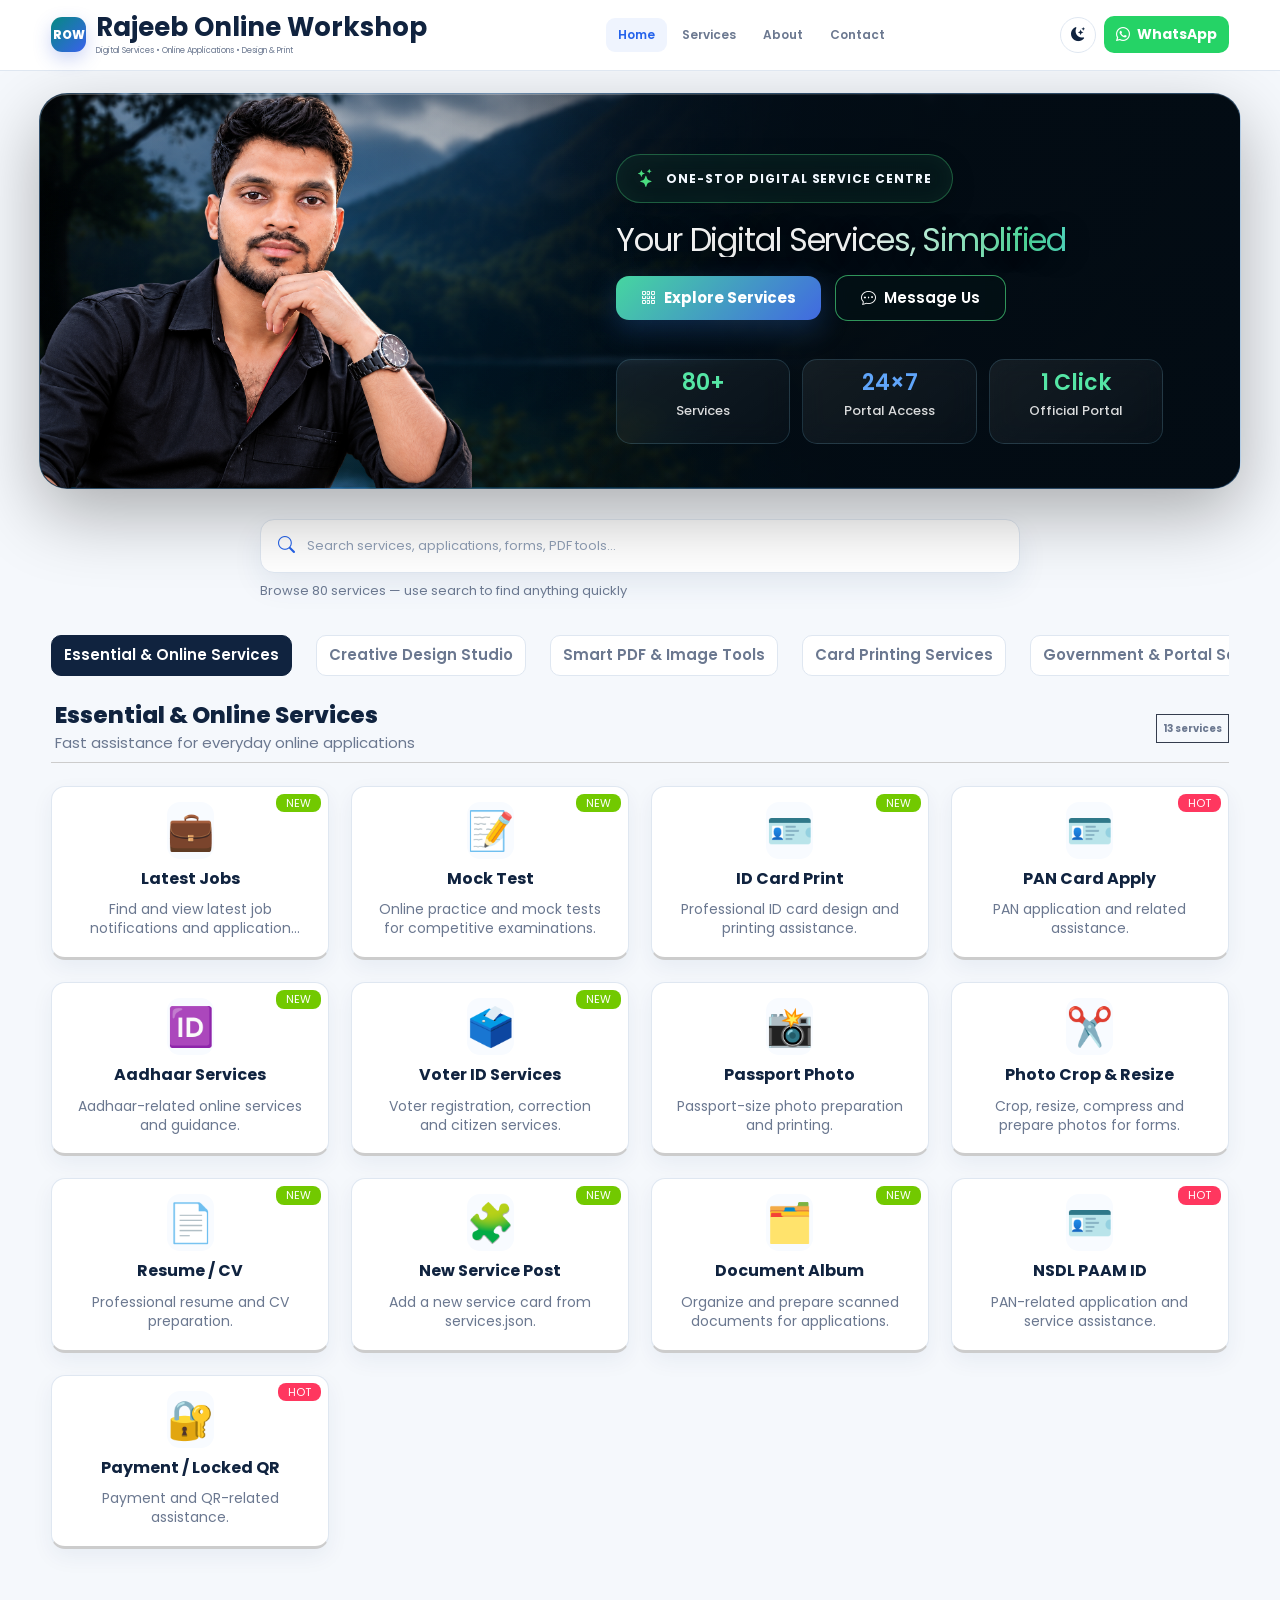
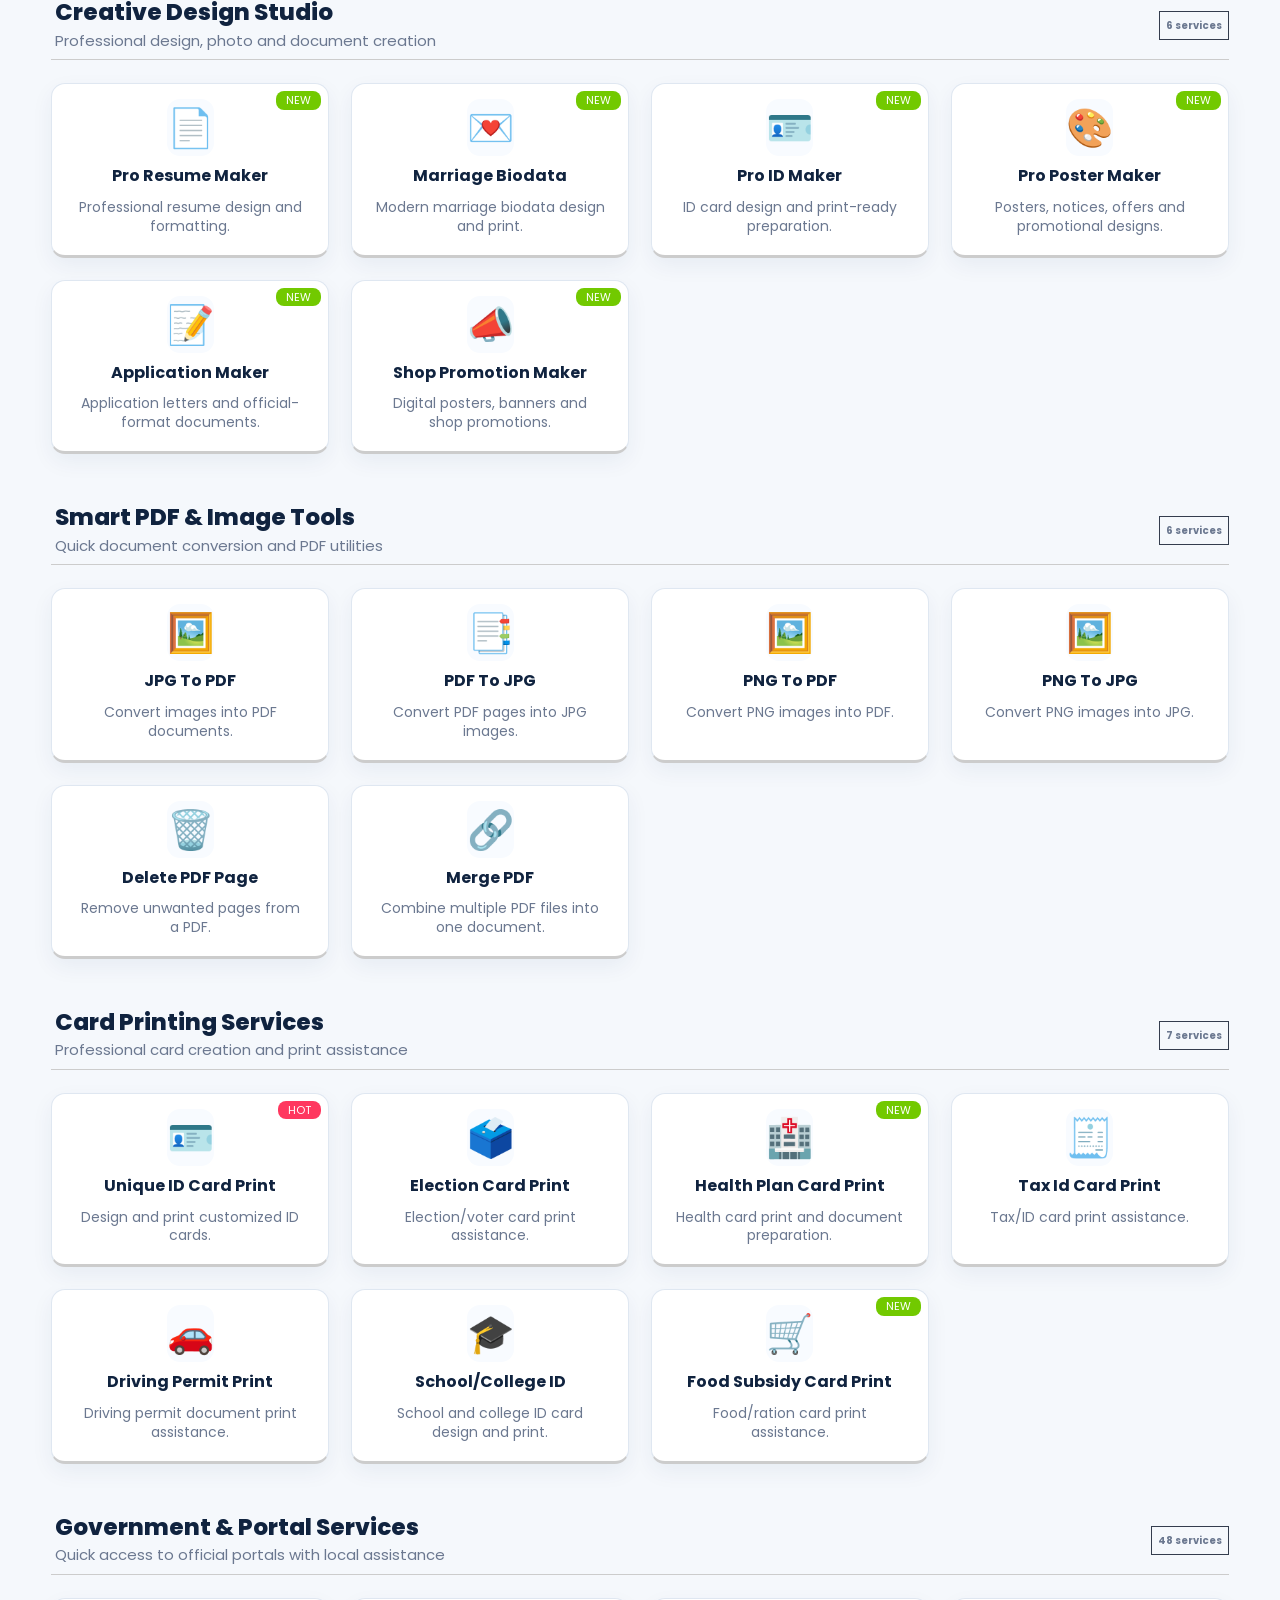
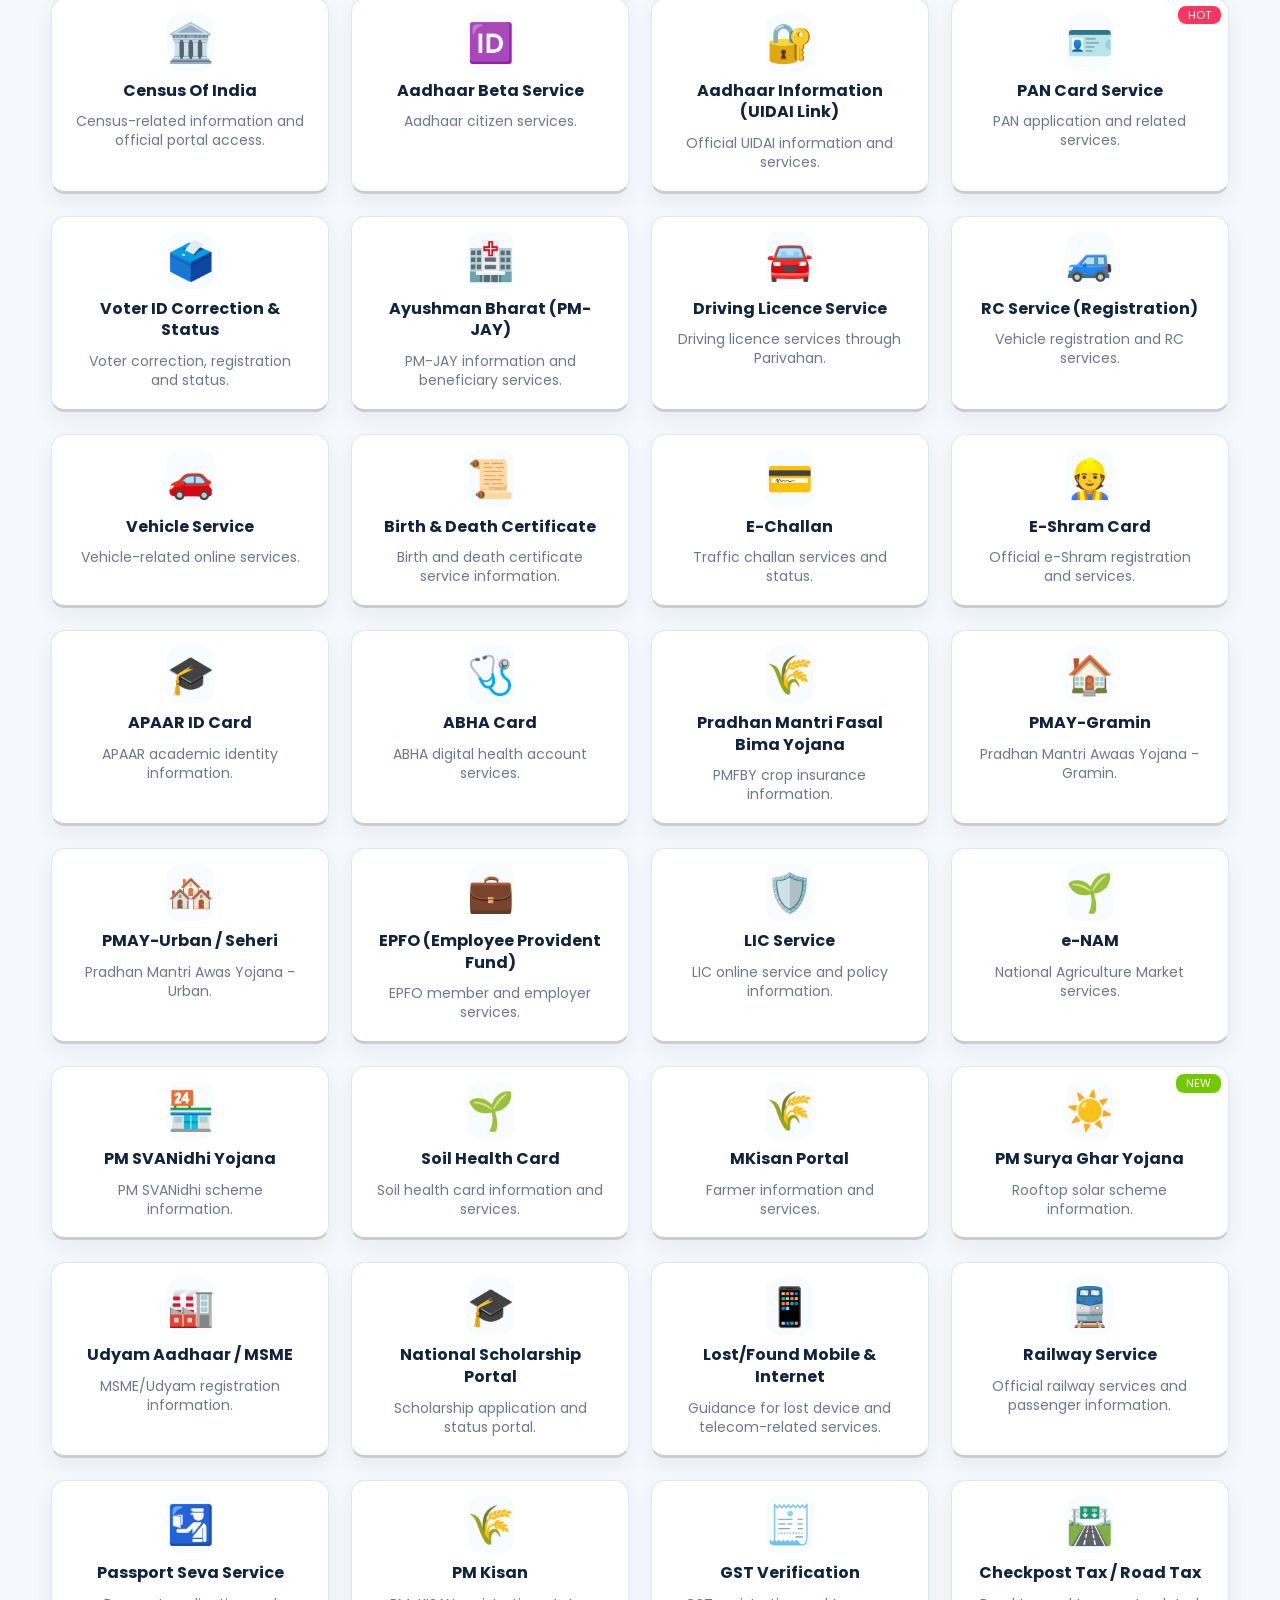
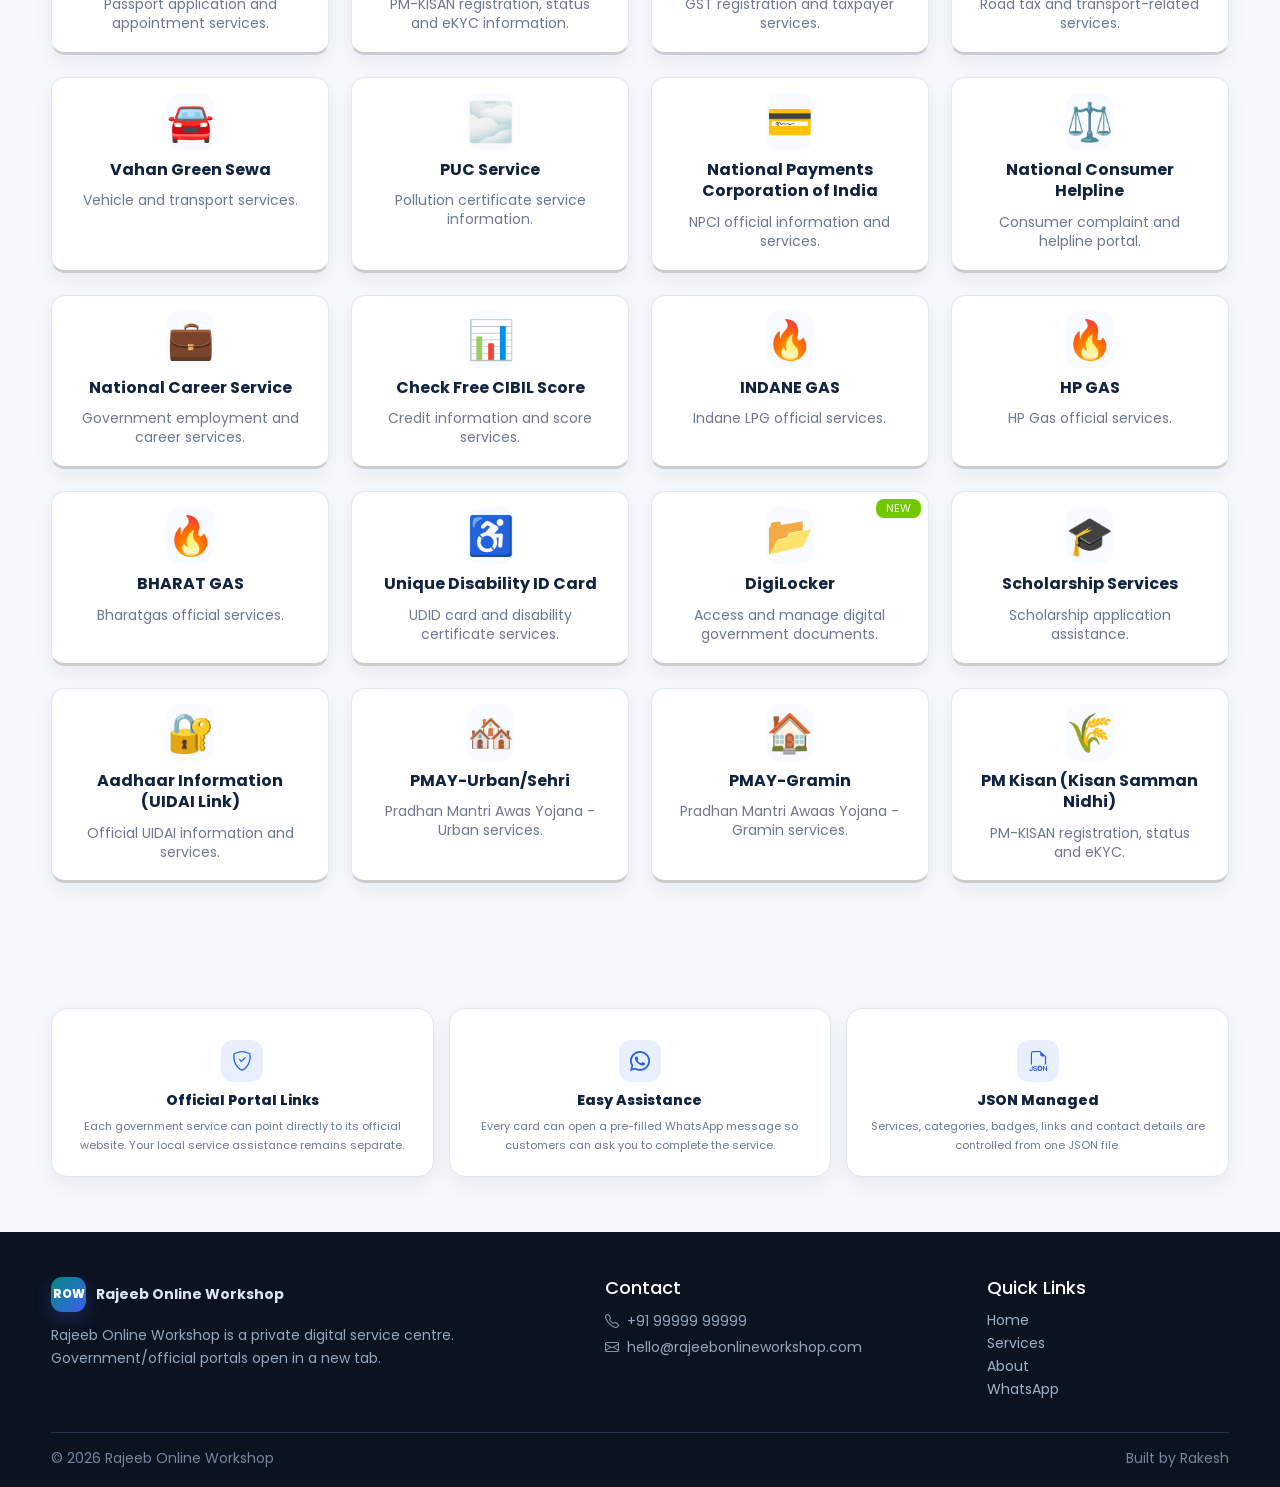
==== index.html @ bc264349 "Add files via upload" ====
<!doctype html>
<html lang="en" data-theme="light">
<head>
  <meta charset="utf-8">
  <meta name="viewport" content="width=device-width, initial-scale=1">
  <meta name="description" content="Rajeeb Online Workshop - Digital services, online applications, design and print assistance.">
  <title>Rajeeb Online Workshop | Digital Service Portal</title>

  <link rel="preconnect" href="https://cdn.jsdelivr.net">
  <link href="https://cdn.jsdelivr.net/npm/bootstrap@5.3.3/dist/css/bootstrap.min.css" rel="stylesheet">
  <link href="https://cdn.jsdelivr.net/npm/bootstrap-icons@1.11.3/font/bootstrap-icons.css" rel="stylesheet">
  <link href="css/style.css" rel="stylesheet">
</head>
<body>
  <div id="topProgress"></div>

  <nav class="navbar navbar-expand-lg sticky-top portal-nav">
    <div class="container-fluid portal-container">
      <a class="navbar-brand brand-wrap" href="#home" aria-label="Rajeeb Online Workshop home">
        <span class="brand-mark" id="brandMark">ROW</span>
        <span>
          <strong id="brandName">Rajeeb Online Workshop</strong>
          <small id="brandTagline">Digital Services • Online Applications • Design & Print</small>
        </span>
      </a>

      <button class="navbar-toggler border-0 shadow-none" type="button" data-bs-toggle="collapse" data-bs-target="#mainNav">
        <i class="bi bi-list fs-2"></i>
      </button>

      <div class="collapse navbar-collapse" id="mainNav">
        <ul class="navbar-nav mx-auto mb-2 mb-lg-0">
          <li class="nav-item"><a class="nav-link active" href="#home">Home</a></li>
          <li class="nav-item"><a class="nav-link" href="#services">Services</a></li>
          <li class="nav-item"><a class="nav-link" href="#about">About</a></li>
          <li class="nav-item"><a class="nav-link" href="#contact">Contact</a></li>
        </ul>

        <div class="nav-actions d-flex align-items-center gap-2">
          <button class="icon-btn" id="themeToggle" title="Toggle dark/light theme" aria-label="Toggle theme">
            <i class="bi bi-moon-stars-fill"></i>
          </button>
          <a class="btn btn-whatsapp btn-sm" id="topWhatsapp" target="_blank" rel="noopener">
            <i class="bi bi-whatsapp me-1"></i> WhatsApp
          </a>
        </div>
      </div>
    </div>
  </nav>

  <main id="home">

    
    <section class="hero-section">
      <div class="container-fluid portal-container">

       <div class="row">      <div class="hero-card">

<div class="col-md-4"></div>

<div class="col-md-8">
          <div class="hero-content">
            <div class="eyebrow"><i class="bi bi-stars"></i> ONE-STOP DIGITAL SERVICE CENTRE</div>
            <h1 id="heroTitle">Your Digital Services, Simplified</h1>
            <div class="hero-buttons">
              <a href="#services" class="btn btn-light btn-lg fw-bold"><i class="bi bi-grid-3x3-gap me-2"></i>Explore Services</a>
              <a id="heroWhatsapp" target="_blank" rel="noopener" class="btn btn-outline-light btn-lg"><i class="bi bi-chat-dots me-2"></i>Message Us</a>
            </div>
          </div>
          <div class="hero-side">
            <div class="hero-stat"><strong id="serviceCount">0+</strong><span>Services</span></div>
            <div class="hero-stat"><strong>24×7</strong><span>Portal Access</span></div>
            <div class="hero-stat"><strong>1 Click</strong><span>Official Portal</span></div>
          </div>

</div>
          </div>



      </div>
    </section>

    <section class="search-section">
      <div class="container-fluid portal-container">
        <div class="search-box">
          <i class="bi bi-search"></i>
          <input id="serviceSearch" type="search" autocomplete="off" placeholder="Search services, applications, forms, PDF tools...">
          <button id="clearSearch" class="search-clear d-none" aria-label="Clear search"><i class="bi bi-x-lg"></i></button>
        </div>
        <div class="search-meta">
          <span id="searchResultText">Browse all services</span>
        </div>
      </div>
    </section>

    <section id="services" class="services-section">
      <div class="container-fluid portal-container">
        <div id="categoryNav" class="category-nav"></div>
        <div id="serviceContainer"></div>

        <div id="noResults" class="empty-state d-none">
          <div class="empty-icon"><i class="bi bi-search"></i></div>
          <h3>No matching service</h3>
          <p>Try another keyword or contact Rajeeb Online Workshop for assistance.</p>
          <a id="emptyWhatsapp" target="_blank" rel="noopener" class="btn btn-primary">
            <i class="bi bi-whatsapp me-2"></i>Ask on WhatsApp
          </a>
        </div>
      </div>
    </section>

    <section id="about" class="info-section">
      <div class="container-fluid portal-container">
        <div class="info-grid">
          <div class="info-card">
            <div class="info-icon"><i class="bi bi-shield-check"></i></div>
            <h3>Official Portal Links</h3>
            <p>Each government service can point directly to its official website. Your local service assistance remains separate.</p>
          </div>
          <div class="info-card">
            <div class="info-icon"><i class="bi bi-whatsapp"></i></div>
            <h3>Easy Assistance</h3>
            <p>Every card can open a pre-filled WhatsApp message so customers can ask you to complete the service.</p>
          </div>
          <div class="info-card">
            <div class="info-icon"><i class="bi bi-filetype-json"></i></div>
            <h3>JSON Managed</h3>
            <p>Services, categories, badges, links and contact details are controlled from one JSON file.</p>
          </div>
        </div>
      </div>
    </section>
  </main>

  <footer id="contact" class="portal-footer">
    <div class="container-fluid portal-container">
      <div class="footer-grid">
        <div>
          <div class="footer-brand"><span class="brand-mark" id="footerMark">ROW</span><strong id="footerName">Rajeeb Online Workshop</strong></div>
          <p id="footerNote">Rajeeb Online Workshop is a private digital service centre. Government/official portals open in a new tab.</p>
        </div>
        <div>
          <h5>Contact</h5>
          <p><i class="bi bi-telephone me-2"></i><span id="footerPhone">+91 99999 99999</span></p>
          <p><i class="bi bi-envelope me-2"></i><span id="footerEmail">hello@rajeebonlineworkshop.com</span></p>
        </div>
        <div>
          <h5>Quick Links</h5>
          <a href="#home">Home</a>
          <a href="#services">Services</a>
          <a href="#about">About</a>
          <a id="footerWhatsapp" target="_blank" rel="noopener">WhatsApp</a>
        </div>
      </div>
      <div class="copyright">
        <span>© <span id="year"></span> <span id="copyrightName">Rajeeb Online Workshop</span></span>
        <span>Built by Rakesh </span>
      </div>
    </div>
  </footer>

  <div class="modal fade" id="serviceModal" tabindex="-1" aria-hidden="true">
    <div class="modal-dialog modal-dialog-centered">
      <div class="modal-content service-modal">
        <div class="modal-header">
          <div class="d-flex align-items-center gap-3">
            <div class="modal-service-icon" id="modalIcon">🪪</div>
            <div>
              <h5 class="modal-title mb-1" id="modalTitle">Service</h5>
              <span class="modal-category" id="modalCategory">Category</span>
            </div>
          </div>
          <button type="button" class="btn-close" data-bs-dismiss="modal" aria-label="Close"></button>
        </div>
        <div class="modal-body">
          <p id="modalDescription"></p>
          <div class="modal-actions">
            <a id="modalOfficial" class="btn btn-primary" target="_blank" rel="noopener">
              <i class="bi bi-box-arrow-up-right me-2"></i>Official Portal
            </a>
            <a id="modalWhatsapp" class="btn btn-success" target="_blank" rel="noopener">
              <i class="bi bi-whatsapp me-2"></i>Message to Apply
            </a>
          </div>
          <div class="official-note">
            <i class="bi bi-info-circle me-2"></i>
            The official portal opens in a new tab. For local assistance, use “Message to Apply”.
          </div>
        </div>
      </div>
    </div>
  </div>

  <button id="backToTop" class="back-to-top" aria-label="Back to top"><i class="bi bi-arrow-up"></i></button>

  <script src="https://cdn.jsdelivr.net/npm/bootstrap@5.3.3/dist/js/bootstrap.bundle.min.js"></script>
  <script src="js/app.js"></script>
</body>
</html>
---- css/style.css ----
@import url("https://fonts.googleapis.com/css2?family=Poppins:wght@400;500;600;700;800&display=swap");

:root {
  --bg: #f5f8fc;
  --surface: #ffffff;
  --surface-2: #f8fbff;
  --text: #10233f;
  --muted: #6b7890;
  --border: #dfe7f1;
  --primary: #2563eb;
  --primary-2: #4f46e5;
  --shadow: 0 12px 30px rgba(28, 62, 112, 0.08);
  --card-shadow: 0 8px 22px rgba(24, 57, 102, 0.06);
  --radius: 16px;
}

html[data-theme="dark"] {
  --bg: #0b1220;
  --surface: #111b2e;
  --surface-2: #0f1728;
  --text: #e9f0fb;
  --muted: #9aa9bd;
  --border: #26354b;
  --shadow: 0 16px 35px rgba(0, 0, 0, 0.25);
  --card-shadow: 0 10px 24px rgba(0, 0, 0, 0.2);
}

* {
  box-sizing: border-box;
}
html {
  scroll-behavior: smooth;
}
body {
  margin: 0;
  background: var(--bg);
  color: var(--text);
  font-family: "Poppins", sans-serif;
  font-size: 14px;
}
a {
  text-decoration: none;
}
.portal-container {
  width: 100%;
  max-width: 1540px;
  margin: 0 auto;
  padding-left: clamp(18px, 4vw, 72px);
  padding-right: clamp(18px, 4vw, 72px);
}
#topProgress {
  position: fixed;
  top: 0;
  left: 0;
  height: 3px;
  width: 0;
  background: linear-gradient(90deg, #ec4899, #7c3aed, #0ea5e9);
  z-index: 2000;
  transition: width 0.12s;
}

.portal-nav {
  min-height: 62px;
  background: color-mix(in srgb, var(--surface) 94%, transparent);
  backdrop-filter: blur(16px);
  border-bottom: 1px solid var(--border);
}
.brand-wrap {
  display: flex;
  align-items: center;
  gap: 10px;
  color: var(--text);
}
.brand-wrap:hover {
  color: var(--text);
}
.brand-wrap strong {
  display: block;
  font-size: 26px;
  line-height: 1.1;
}
.brand-wrap small {
  display: block;
  color: var(--muted);
  font-size: 8px;
  margin-top: 3px;
}
.brand-mark {
  width: 35px;
  height: 35px;
  border-radius: 11px;
  display: grid;
  place-items: center;
  font-weight: 800;
  font-size: 12px;
  color: #fff;
  background: linear-gradient(135deg, #058982, #3a61ed);
  box-shadow: 0 7px 18px rgba(59, 91, 219, 0.25);
}
.navbar-nav {
  gap: 3px;
}
.nav-link {
  color: var(--muted) !important;
  font-weight: 600;
  font-size: 12px;
  padding: 8px 12px !important;
  border-radius: 9px;
}
.nav-link:hover,
.nav-link.active {
  color: var(--primary) !important;
  background: rgba(37, 99, 235, 0.07);
}
.icon-btn {
  width: 36px;
  height: 36px;
  border: 1px solid var(--border);
  border-radius: 50%;
  display: grid;
  place-items: center;
  background: var(--surface);
  color: var(--text);
}
.icon-btn:hover {
  border-color: var(--primary);
  color: var(--primary);
}
.btn-whatsapp {
  border: 0;
  color: #fff;
  background: #25d366;
  border-radius: 10px;
  font-weight: 700;
  padding: 8px 12px;
}
.btn-whatsapp:hover {
  background: #1fb95a;
  color: #fff;
}


/* =========================================================
   HERO SECTION — DARK NATURE / PROFESSIONAL
   ========================================================= */

.hero-section {
  padding: 22px 0 20px;
}

.hero-section .portal-container {
  max-width: 1500px;
  margin: 0 auto;
}

/* Main Hero */
.hero-card {
  position: relative;
  min-height: 396px;
  width: 100%;
  overflow: hidden;
  display: flex;
  align-items: center;
  border-radius: 28px;
  border: 1px solid rgba(120, 190, 255, 0.35);
  background:
    linear-gradient(
      90deg,
      rgba(2, 10, 18, 0.15) 0%,
      rgba(2, 10, 18, 0.30) 40%,
      rgba(2, 10, 18, 0.82) 67%,
      rgba(2, 10, 18, 0.94) 100%
    ),
    url("../images/nature.png") center center / cover no-repeat;
  box-shadow:
    0 25px 70px rgba(0, 0, 0, 0.30),
    inset 0 0 0 1px rgba(255, 255, 255, 0.06);
  isolation: isolate;
}

/* =========================================================
   OPTIONAL PERSON PNG
   ========================================================= */

.hero-card::before {
  content: "";
  position: absolute;
  left: -5px;
  bottom: 0;
  width: 50%;
  height: 100%;
  background:
    url("../images/rajeeb.png")
    left bottom / contain
    no-repeat;
  z-index: 2;
  pointer-events: none;
}

/* Dark overlay */
.hero-card::after {
  content: "";
  position: absolute;
  inset: 0;

  background:
    radial-gradient(
      circle at 25% 50%,
      rgba(0, 140, 255, 0.08),
      transparent 35%
    ),
    linear-gradient(
      90deg,
      transparent 0%,
      transparent 42%,
      rgba(3, 12, 20, 0.12) 52%,
      rgba(3, 12, 20, 0.75) 72%,
      rgba(3, 12, 20, 0.95) 100%
    );

  z-index: 1;
  pointer-events: none;
}

/* =========================================================
   YOUR BOOTSTRAP COLUMN
   ========================================================= */

.hero-card > .col-md-8 {
  position: relative;
  z-index: 5;
  width: 55%;
  margin-left: auto;
  padding: 31px 65px 14px 35px;
}

/* =========================================================
   HERO CONTENT
   ========================================================= */

.hero-content {
  position: relative;
  z-index: 6;

  max-width: 720px;
}

/* Small top label */
.eyebrow {
  display: inline-flex;
  align-items: center;
  gap: 10px;
  padding: 10px 20px;
  margin-bottom: 20px;
  border: 1px solid rgba(74, 222, 128, 0.35);
  border-radius: 50px;
  background: rgba(10, 35, 34, 0.55);
  color: #f3f8ff;
  font-size: 12px;
  font-weight: 700;
  letter-spacing: 0.08em;
  backdrop-filter: blur(12px);
  -webkit-backdrop-filter: blur(12px);
  box-shadow:
    0 8px 25px rgba(0, 0, 0, 0.18),
    inset 0 0 20px rgba(74, 222, 128, 0.05);
}

.eyebrow i {
  color: #4ade80;
  font-size: 18px;
}

/* =========================================================
   HEADING
   ========================================================= */

.hero-card h1 {
  margin: 0 0 18px;
  max-width: 720px;
  color: #ffffff;
  font-size: clamp(38px, 4vw, 62px);
  line-height: 1.05;
  font-weight: normal;
  letter-spacing: -0.035em;
  text-shadow:
    0 4px 25px rgba(0, 0, 0, 0.35);
}

/* Make "Simplified" colorful if JS/text allows */
.hero-card h1 {
  background: linear-gradient(
    90deg,
    #ffffff 0%,
    #ffffff 45%,
    #55e6a5 75%,
    #4bbcff 100%
  );
  -webkit-background-clip: text;
  -webkit-text-fill-color: transparent;
  /* background-clip: text; */
  font-size: 32px;
}

/* =========================================================
   DESCRIPTION
   ========================================================= */

.hero-card p {
  max-width: 650px;
  margin: 0 0 27px;
  color: rgba(235, 243, 250, 0.82);
  font-size: 15px;
  line-height: 1.75;
  font-weight: 400;
}

/* =========================================================
   BUTTONS
   ========================================================= */

.hero-buttons {
  display: flex;
  align-items: center;
  gap: 14px;
  flex-wrap: wrap;
}

.hero-buttons .btn {
  /* min-height: 54px; */
  padding: 11px 25px;
  border-radius: 13px;
  font-size: 15px;
  font-weight: 600;
  transition:
    transform 0.25s ease,
    box-shadow 0.25s ease,
    background 0.25s ease;
}

/* Explore button */
.hero-buttons .btn-light {
  color: #ffffff;

  border: 0;

  background: linear-gradient(
    135deg,
    #46d6a0 0%,
    #4169e1 100%
  );

  box-shadow:
    0 10px 28px rgba(55, 130, 230, 0.25);
}

.hero-buttons .btn-light:hover {
  transform: translateY(-3px);

  box-shadow:
    0 15px 35px rgba(55, 130, 230, 0.38);
}

/* WhatsApp button */
.hero-buttons .btn-outline-light {
  color: #ffffff;

  border: 1px solid rgba(74, 222, 128, 0.65);

  background: rgba(4, 25, 25, 0.35);

  backdrop-filter: blur(8px);
  -webkit-backdrop-filter: blur(8px);
}

.hero-buttons .btn-outline-light:hover {
  color: #ffffff;

  background: rgba(37, 211, 102, 0.12);

  border-color: #25d366;

  transform: translateY(-3px);

  box-shadow:
    0 10px 30px rgba(37, 211, 102, 0.18);
}

/* =========================================================
   STAT CARDS
   ========================================================= */

.hero-side {
  position: relative;
  z-index: 6;

  display: grid;
  grid-template-columns: repeat(3, 1fr);

  gap: 12px;

  width: 100%;
  max-width: 670px;

  margin-top: 38px;
}

.hero-stat {
  min-height: 85px;
  padding: 11px 12px;
  border: 1px solid rgba(110, 180, 210, 0.20);
  border-radius: 15px;
  background:
    linear-gradient(
      145deg,
      rgba(255, 255, 255, 0.07),
      rgba(255, 255, 255, 0.025)
    );
  text-align: center;
  backdrop-filter: blur(12px);
  -webkit-backdrop-filter: blur(12px);
  transition:
    transform 0.25s ease,
    border-color 0.25s ease,
    background 0.25s ease;
}

.hero-stat:hover {
  transform: translateY(-5px);

  border-color: rgba(74, 222, 128, 0.40);

  background:
    linear-gradient(
      145deg,
      rgba(74, 222, 128, 0.10),
      rgba(255, 255, 255, 0.035)
    );
}

.hero-stat strong {
  display: block;
  margin-bottom: 5px;
  color: #55e6a5;
  font-size: 22px;
  line-height: 1.1;
  font-weight: 600;
}

.hero-stat:nth-child(2) strong {
  color: #60a5fa;
}

.hero-stat:nth-child(3) strong {
  color: #55e6a5;
}

.hero-stat span {
  color: rgba(255, 255, 255, 0.85);

  font-size: 13px;
  font-weight: 500;
}

/* =========================================================
   TOP / BOTTOM GLASS BORDER
   ========================================================= */

.hero-card {
  box-shadow:
    0 25px 70px rgba(0, 0, 0, 0.30),
    inset 0 1px 0 rgba(255, 255, 255, 0.25),
    inset 0 -1px 0 rgba(0, 150, 255, 0.18);
}

/* =========================================================
   RESPONSIVE — TABLET
   ========================================================= */

@media (max-width: 991.98px) {

  .hero-section {
    padding: 18px 12px;
  }

  .hero-card {
    min-height: 460px;

    background-position: 30% center;
  }

  .hero-card::before {
    width: 48%;
  }

  .hero-card > .col-md-8 {
    width: 60%;
    padding: 0;
  }

  .hero-card h1 {
    font-size: clamp(34px, 5vw, 50px);
  }

  .hero-card p {
    font-size: 15px;
  }

  .hero-side {
    gap: 8px;
  }

  .hero-stat {
    min-height: 95px;
  }

  .hero-stat strong {
    font-size: 25px;
  }
}

/* =========================================================
   RESPONSIVE — MOBILE
   ========================================================= */

@media (max-width: 767.98px) {

  .hero-section {
    padding: 12px 10px 7px;
  }

  .hero-card {
    min-height: 620px;

    display: block;

    border-radius: 22px;

    background-position: 28% center;
  }

  /* Person becomes background/foreground */
  .hero-card::before {
    width: 100%;
    /* height: 58%; */
    left: 0;
    bottom: auto;
    top: 0;
    background-position: center right;
    background-size: contain;
    opacity: 0.3;
  }

  .hero-card::after {
    background:
      linear-gradient(
        180deg,
        rgba(2, 10, 18, 0.05) 0%,
        rgba(2, 10, 18, 0.18) 35%,
        rgba(2, 10, 18, 0.88) 58%,
        rgba(2, 10, 18, 0.98) 100%
      );
  }

  .hero-card > .col-md-8 {
    width: 100%;
    margin: 0;
    /* padding:
      290px
      22px
      25px; */
  }

  .hero-content {
    max-width: 100%;
  }

  .eyebrow {
    font-size: 10px;

    padding: 8px 13px;

    margin-bottom: 13px;
  }

  .hero-card h1 {
    font-size: 34px;

    line-height: 1.08;

    margin-bottom: 14px;
  }

  .hero-card p {
    font-size: 14px;
    line-height: 1.6;

    margin-bottom: 20px;
  }

  .hero-buttons {
    gap: 9px;
  }

  .hero-buttons .btn {
    /* min-height: 47px; */
    padding: 0 17px;
    font-size: 13px;
  }

  .hero-side {
    grid-template-columns: repeat(3, 1fr);

    gap: 7px;

    margin-top: 22px;
  }

  .hero-stat {
    min-height: 82px;

    padding: 12px 5px;

    border-radius: 12px;
  }

  .hero-stat strong {
    font-size: 21px;
  }

  .hero-stat span {
    font-size: 10px;
  }
}

/* =========================================================
   SMALL MOBILE
   ========================================================= */

@media (max-width: 420px) {

  .hero-card {
    min-height: 590px;
  }

  .hero-card::before {
    height: 52%;
  }

  .hero-card > .col-md-8 {
    /* padding-top: 250px; */
    padding-left: 17px;
    padding-right: 17px;
  }

  .hero-card h1 {
    font-size: 29px;
  }

  .hero-card p {
    font-size: 13px;
  }

  .hero-buttons {
    flex-direction: column;
    align-items: stretch;
  }

  .hero-buttons .btn {
    width: 100%;
  }

  .hero-side {
    margin-top: 17px;
  }

  .hero-stat strong {
    font-size: 19px;
  }
}
.search-section {
  padding: 10px 0 12px;
}
.search-box {
  max-width: 760px;
  margin: auto;
  background: var(--surface);
  border: 1px solid var(--border);
  height: 54px;
  border-radius: 14px;
  display: flex;
  align-items: center;
  padding: 0 17px;
  box-shadow: var(--shadow);
}
.search-box > i {
  color: var(--primary);
  font-size: 17px;
}
.search-box input {
  border: 0;
  outline: 0;
  background: transparent;
  color: var(--text);
  width: 100%;
  padding: 0 12px;
  font-size: 13px;
}
.search-box input::placeholder {
  color: #91a0b7;
}
.search-clear {
  border: 0;
  background: transparent;
  color: var(--muted);
}
.search-meta {
  max-width: 760px;
  margin: 8px auto 3px;
  display: flex;
  justify-content: space-between;
  align-items: center;
  gap: 10px;
  color: var(--muted);
  font-size: 13px;
}

.services-section {
  padding: 16px 0 55px;
}
.category-nav {
  display: flex;
  gap: 24px;
  overflow: auto;
  padding: 4px 0 0;
  scrollbar-width: none;
}
.category-nav::-webkit-scrollbar {
  display: none;
}
.category-tab {
  white-space: nowrap;
  border: 1px solid var(--border);
  background: var(--surface);
  color: var(--muted);
  padding: 8px 12px;
  border-radius: 10px;
  font-size: 15px;
  font-weight: 600;
}
.category-tab.active {
  background: var(--text);
  color: var(--surface);
  border-color: var(--text);
}
.category-block {
  margin: 0 0 50px;
}
.category-heading {
  display: flex;
  align-items: center;
  /* gap:10px; */
  margin-bottom: 23px;
  margin-top: 26px;
  border-bottom: 1px solid #ccc;
  padding-bottom: 7px;
}
.category-line {
  width: 4px;
  height: 37px;
  border-radius: 8px; /* background:var(--accent); */
}
.category-heading h2 {
  font-size: 23px;
  margin: 0;
  font-weight: 800;
}
.category-heading p {
  font-size: 15px;
  color: var(--muted);
  margin: 3px 0 0;
}
.category-count {
  margin-left: auto;
  color: var(--muted);
  font-size: 10px;
  font-weight: 700; /* background: #000000; */
  padding: 6px;
  border: 1px solid #343d4e;
}

.service-grid {
  display: grid;
  grid-template-columns: repeat(4, minmax(0, 1fr));
  gap: 22px;
}.service-card {
  position: relative;
  min-height: 126px;
  padding: 15px 23px 19px;
  border-radius: 14px;
  border: 1px solid var(--border);
  background: var(--surface);
  box-shadow: var(--card-shadow);
  display: flex;
  flex-direction: column;
  align-items: center;
  text-align: center;
  cursor: pointer;
  overflow: hidden;
  transition:
    transform 0.28s cubic-bezier(.2,.8,.2,1),
    box-shadow 0.28s ease,
    border-color 0.28s ease,
    background 0.28s ease;
  border-bottom: 3px solid #ccc;
}


/* Mouse-following glow */
.service-card::before {
  content: "";
  position: absolute;

  width: 180px;
  height: 180px;

  left: var(--mouse-x, 50%);
  top: var(--mouse-y, 50%);

  transform: translate(-50%, -50%);

  background: radial-gradient(
    circle,
    color-mix(in srgb, var(--accent) 18%, transparent),
    transparent 68%
  );

  opacity: 0;
  pointer-events: none;

  transition: opacity 0.25s ease;
}


/* Premium top shine */
.service-card::after {
  content: "";
  position: absolute;

  top: 0;
  left: -100%;

  width: 70%;
  height: 2px;

  background: linear-gradient(
    90deg,
    transparent,
    var(--accent),
    transparent
  );

  transition: left 0.5s ease;
}


.service-card:hover {
  transform: translateY(-6px) scale(1.012);

  box-shadow:
    0 18px 38px rgba(32, 70, 120, 0.14),
    0 0 0 1px color-mix(
      in srgb,
      var(--accent) 12%,
      transparent
    );

  border-color: var(--accent);
}


.service-card:hover::before {
  opacity: 1;
}


.service-card:hover::after {
  left: 120%;
}


/* Icon */
.service-icon {
  border-radius: 13px;
  display: grid;
  place-items: center;
  font-size: 38px;
  background: var(--surface-2);
  margin-bottom: 9px;

  transition:
    transform 0.3s cubic-bezier(.2,.8,.2,1),
    box-shadow 0.3s ease,
    background 0.3s ease;
}


.service-card:hover .service-icon {
  transform: translateY(-3px) scale(1.08) rotate(-2deg);

  background: color-mix(
    in srgb,
    var(--accent) 9%,
    var(--surface-2)
  );

  box-shadow:
    0 8px 18px color-mix(
      in srgb,
      var(--accent) 18%,
      transparent
    );
}


/* Service title */
.service-name {
  font-size: 16px;
  font-weight: 700;
  line-height: 1.35;
  color: var(--text);

  transition:
    color 0.25s ease,
    transform 0.25s ease;
}


.service-card:hover .service-name {
  color: var(--accent);
  transform: translateY(-1px);
}


/* Description */
.service-desc {
  font-size: 14px;
  line-height: 1.35;
  color: var(--muted);
  margin-top: 11px;

  display: -webkit-box;
  -webkit-line-clamp: 2;
  -webkit-box-orient: vertical;
  overflow: hidden;

  transition: color 0.25s ease;
}


.service-card:hover .service-desc {
  color: color-mix(
    in srgb,
    var(--text) 70%,
    var(--muted)
  );
}
.service-badge {
  position: absolute;
  top: 7px;
  right: 7px;
  border-radius: 8px;
  padding: 1px 10px;
  font-size: 11px;
  font-weight: normal;
  color: #fff;
  text-transform: uppercase;
}
.badge-new {
  background: #72c900;
}
.badge-hot {
  background: #ff375f;
}
.badge-pro {
  background: #7c3aed;
}
.service-arrow {
  position: absolute;
  bottom: 8px;
  right: 9px;
  color: var(--muted);
  font-size: 19px;
  opacity: 0;
  transition: 0.2s;
}
.service-card:hover .service-arrow {
  opacity: 1;
  color: var(--accent);
}

.info-section {
  padding: 20px 0 55px;
}
.info-grid {
  display: grid;
  grid-template-columns: repeat(3, 1fr);
  gap: 15px;
}
.info-card {
  background: var(--surface);
  border: 1px solid var(--border);
  border-radius: 16px;
  padding: 21px;
  box-shadow: var(--card-shadow);
  text-align: center;
}
.info-icon {
  width: 42px;
  height: 42px;
  border-radius: 12px;
  background: rgba(37, 99, 235, 0.1);
  color: var(--primary);
  display: grid;
  place-items: center;
  font-size: 20px;
  margin-bottom: 14px;
  margin: 10px auto;
}
.info-card h3 {
  font-size: 14px;
  font-weight: 800;
}
.info-card p {
  font-size: 11px;
  line-height: 1.7;
  color: var(--muted);
  margin: 0;
}

.portal-footer {
  background: #0b1321;
  color: #dbe5f4;
  padding: 45px 0 18px;
}
.footer-grid {
  display: grid;
  grid-template-columns: 1.5fr 1fr 0.7fr;
  gap: 35px;
}
.footer-brand {
  display: flex;
  align-items: center;
  gap: 10px;
  margin-bottom: 12px;
}
.portal-footer p {
  font-size: 14px;
  color: #94a6bd;
  line-height: 1.7;
  margin-bottom: 2px;
}
.portal-footer h5 {
  font-size: 18px;
  margin: 0 0 12px;
  color: #fff;
}
.portal-footer a {
  display: block;
  color: #9fb1c7;
  font-size: 14px;
  margin: 2px 0;
}
.portal-footer a:hover {
  color: #fff;
}
.copyright {
  border-top: 1px solid #26354a;
  margin-top: 30px;
  padding-top: 15px;
  display: flex;
  justify-content: space-between;
  color: #73869e;
  font-size: 14px;
}

.service-modal {
  background: var(--surface);
  color: var(--text);
  border: 1px solid var(--border);
  border-radius: 18px;
  overflow: hidden;
}
.service-modal .modal-header {
  border-bottom: 1px solid var(--border);
  padding: 18px 20px;
}
.service-modal .modal-body {
  padding: 20px;
}
.modal-service-icon {
  width: 48px;
  height: 48px;
  border-radius: 13px;
  background: var(--surface-2);
  display: grid;
  place-items: center;
  font-size: 26px;
}
.modal-title {
  font-size: 15px;
  font-weight: 800;
}
.modal-category {
  font-size: 9px;
  color: var(--muted);
}
.modal-body p {
  font-size: 12px;
  line-height: 1.7;
  color: var(--muted);
}
.modal-actions {
  display: grid;
  grid-template-columns: 1fr 1fr;
  gap: 10px;
  margin-top: 18px;
}
.modal-actions .btn {
  border-radius: 10px;
  font-size: 11px;
  font-weight: 700;
}
.official-note {
  margin-top: 14px;
  padding: 10px;
  border-radius: 10px;
  background: var(--surface-2);
  color: var(--muted);
  font-size: 9px;
  line-height: 1.5;
}

.empty-state {
  text-align: center;
  padding: 60px 20px;
}
.empty-icon {
  font-size: 32px;
  color: var(--muted);
  margin-bottom: 12px;
}
.empty-state h3 {
  font-size: 17px;
}
.empty-state p {
  font-size: 11px;
  color: var(--muted);
}

.back-to-top {
  position: fixed;
  right: 22px;
  bottom: 22px;
  width: 40px;
  height: 40px;
  border: 0;
  border-radius: 12px;
  background: var(--primary);
  color: #fff;
  box-shadow: 0 10px 25px rgba(37, 99, 235, 0.3);
  display: none;
  z-index: 1000;
}
.back-to-top.show {
  display: grid;
  place-items: center;
}

.fade-in {
  animation: fadeIn 0.35s ease both;
}
@keyframes fadeIn {
  from {
    opacity: 0;
    transform: translateY(5px);
  }
  to {
    opacity: 1;
    transform: none;
  }
}

@media (max-width: 1200px) {
  .service-grid {
    grid-template-columns: repeat(5, minmax(0, 1fr));
  }
}
@media (max-width: 992px) {
  .hero-card {
    padding: 35px;
    min-height: auto;
  }
  .hero-side {
    display: none;
  }
  .service-grid {
    grid-template-columns: repeat(4, minmax(0, 1fr));
  }
  .info-grid,
  .footer-grid {
    grid-template-columns: 1fr;
  }
}
@media (max-width: 768px) {
  .services-section{
    padding-top: 0;
  }
  .hero-section {
    padding-top: 20px;
  }
  .hero-card {
    padding: 28px 22px;
    border-radius: 16px;
  }
  .hero-card h1 {
    font-size: 30px;
  }
  .hero-card p {
    font-size: 12px;
  }
  .service-grid {
    grid-template-columns: repeat(3, minmax(0, 1fr));
    gap: 9px;
  }
  .service-card {
    min-height: 115px;
    padding: 13px 7px;
  }
  .service-icon {
    width: 44px;
    height: 44px;
    font-size: 23px;
  }
  .service-name {
    font-size: 14px;
  }
  .service-desc {
    /* display: none; */
    font-size: 11px;
    margin-top: 7px;
  }
  .category-heading h2 {
    font-size: 14px;
  }
  .category-heading p {
    display: none;
  }
  .modal-actions {
    grid-template-columns: 1fr;
  }
  .category-nav {
    display: flex;
    gap: 8px;
    overflow: auto;
    padding: 4px 0 0;
    scrollbar-width: none;
}
}
@media (max-width: 480px) {
  .portal-container {
    padding-left: 14px;
    padding-right: 14px;
  }
  .brand-wrap small {
    display: none;
  }
  .brand-wrap strong {
    font-size: 12px;
  }
  .hero-card h1 {
    font-size: 19px;
  }
  .hero-buttons .btn {
    font-size: 11px;
    padding: 9px 12px;
  }
  .service-grid {
    grid-template-columns: repeat(2, minmax(0, 1fr));
  }
  .service-card {
    min-height: 118px;
  }
  .search-meta {
    align-items: flex-start;
    flex-direction: column;
  }
}
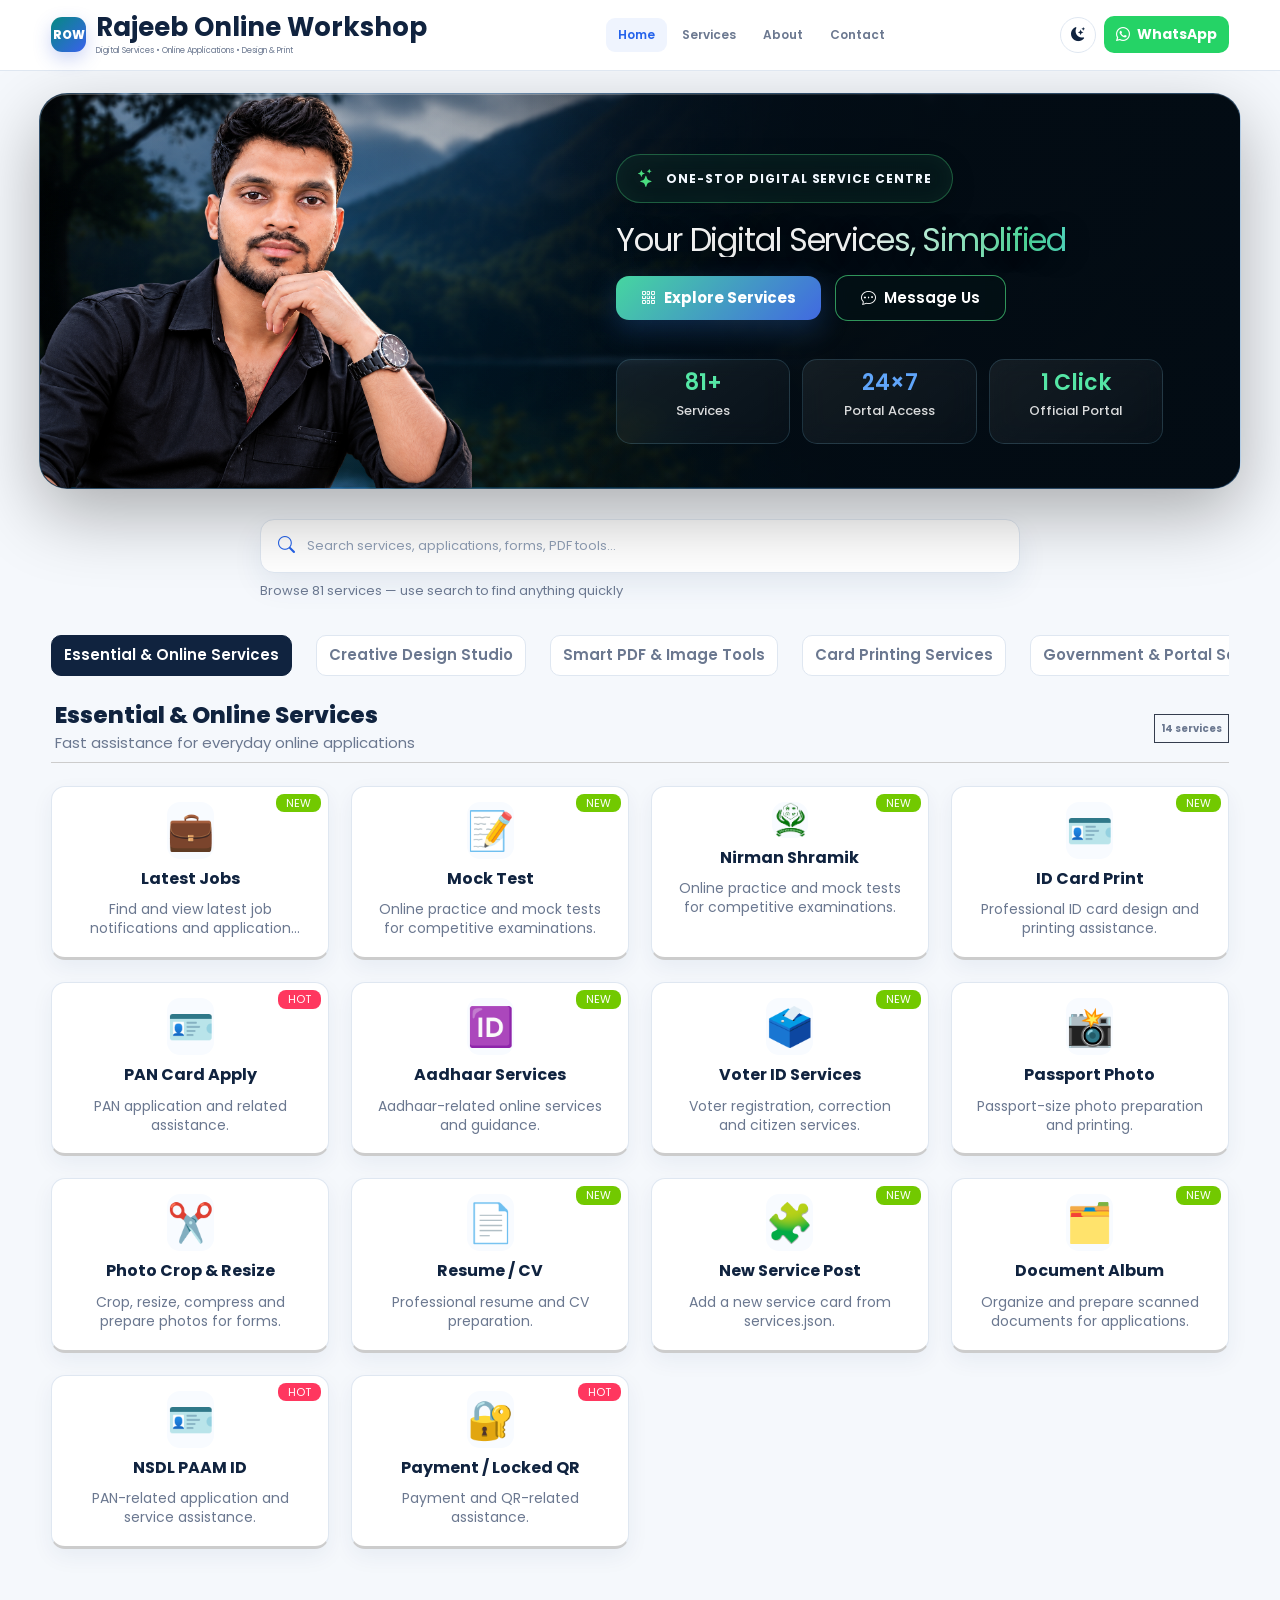
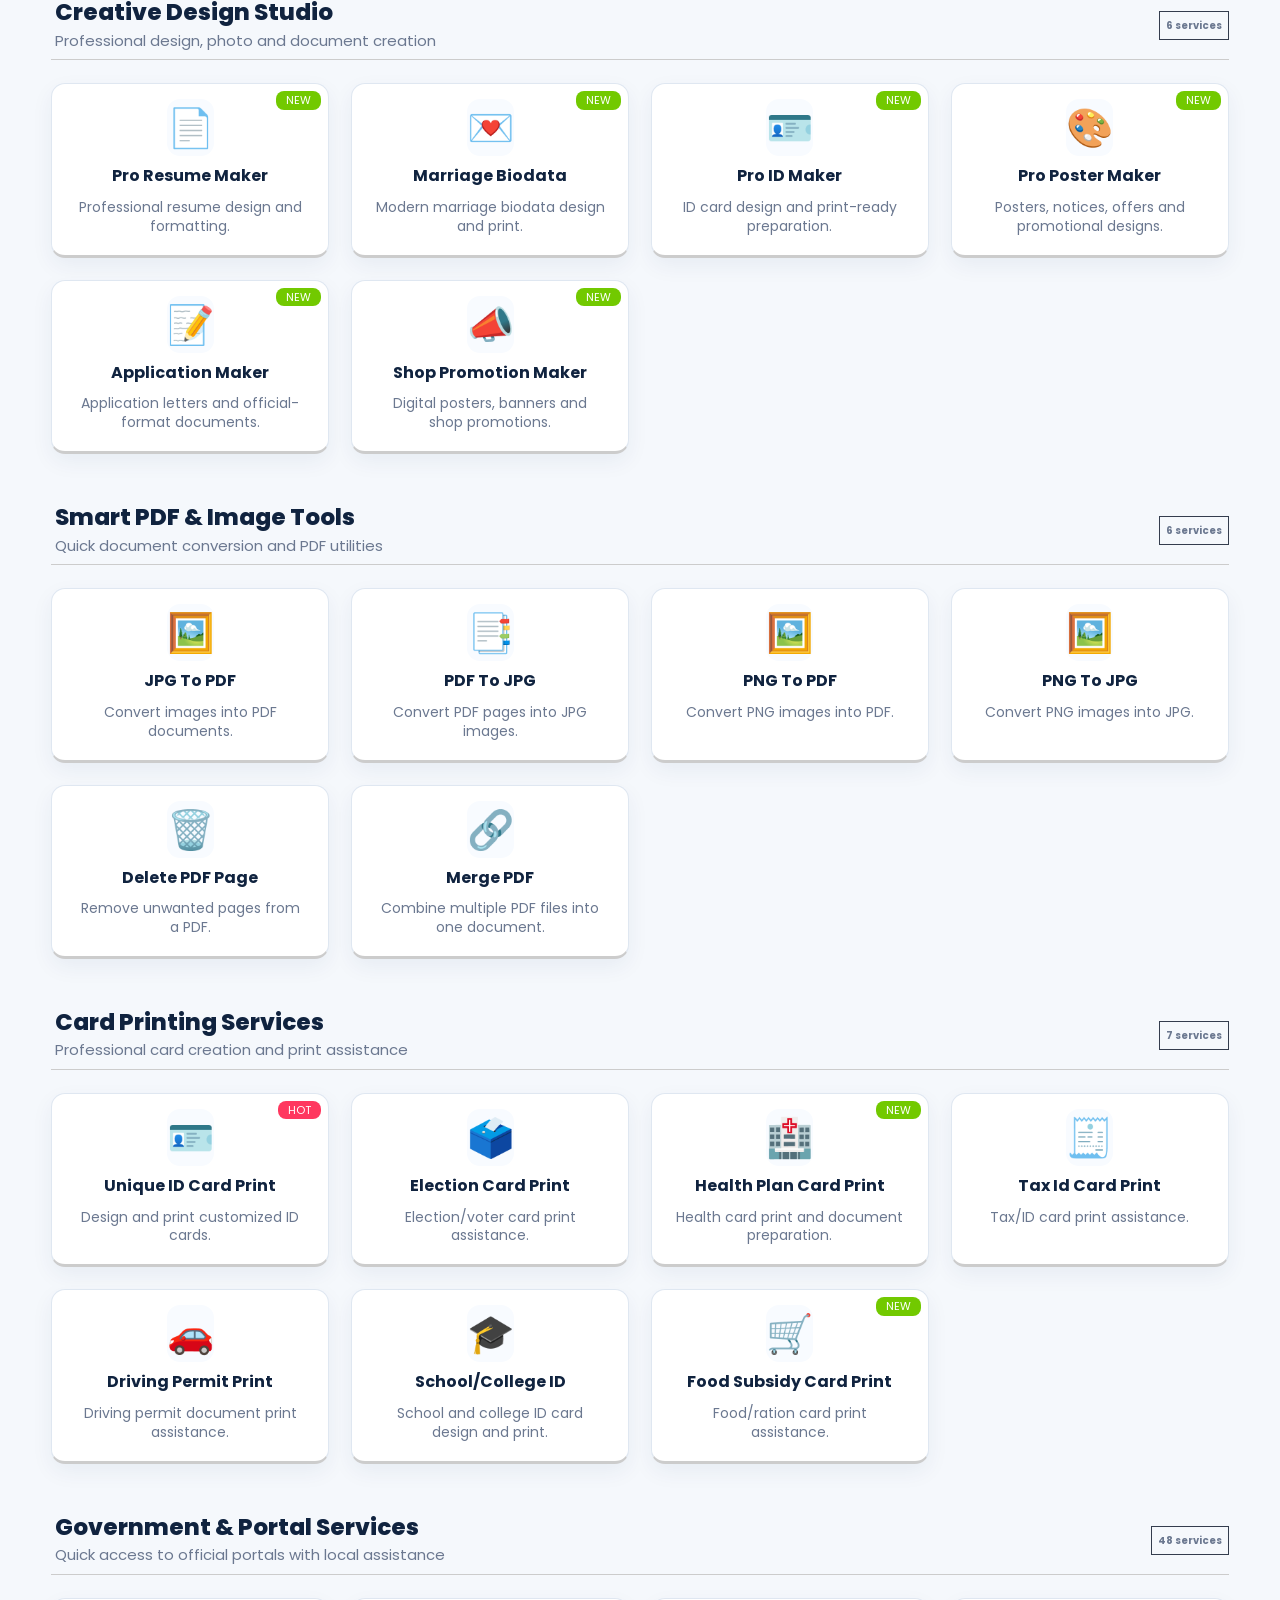
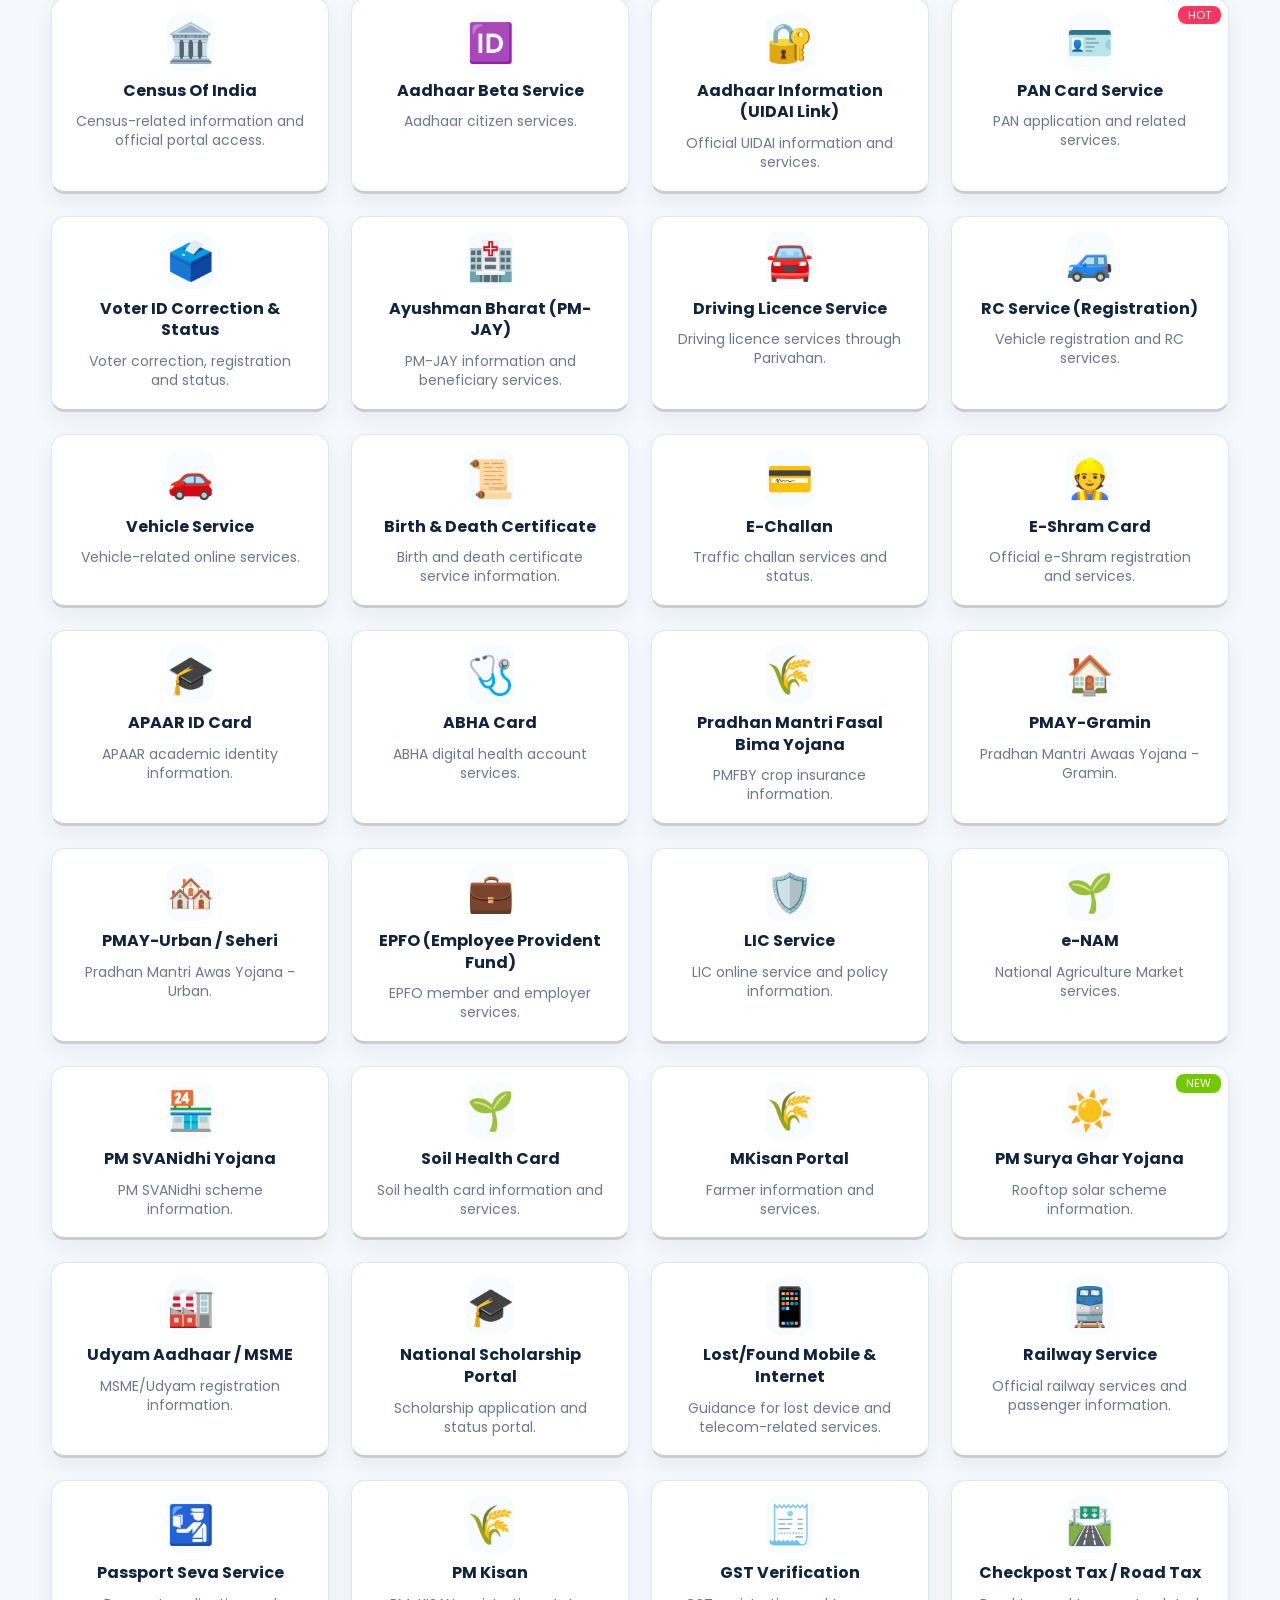
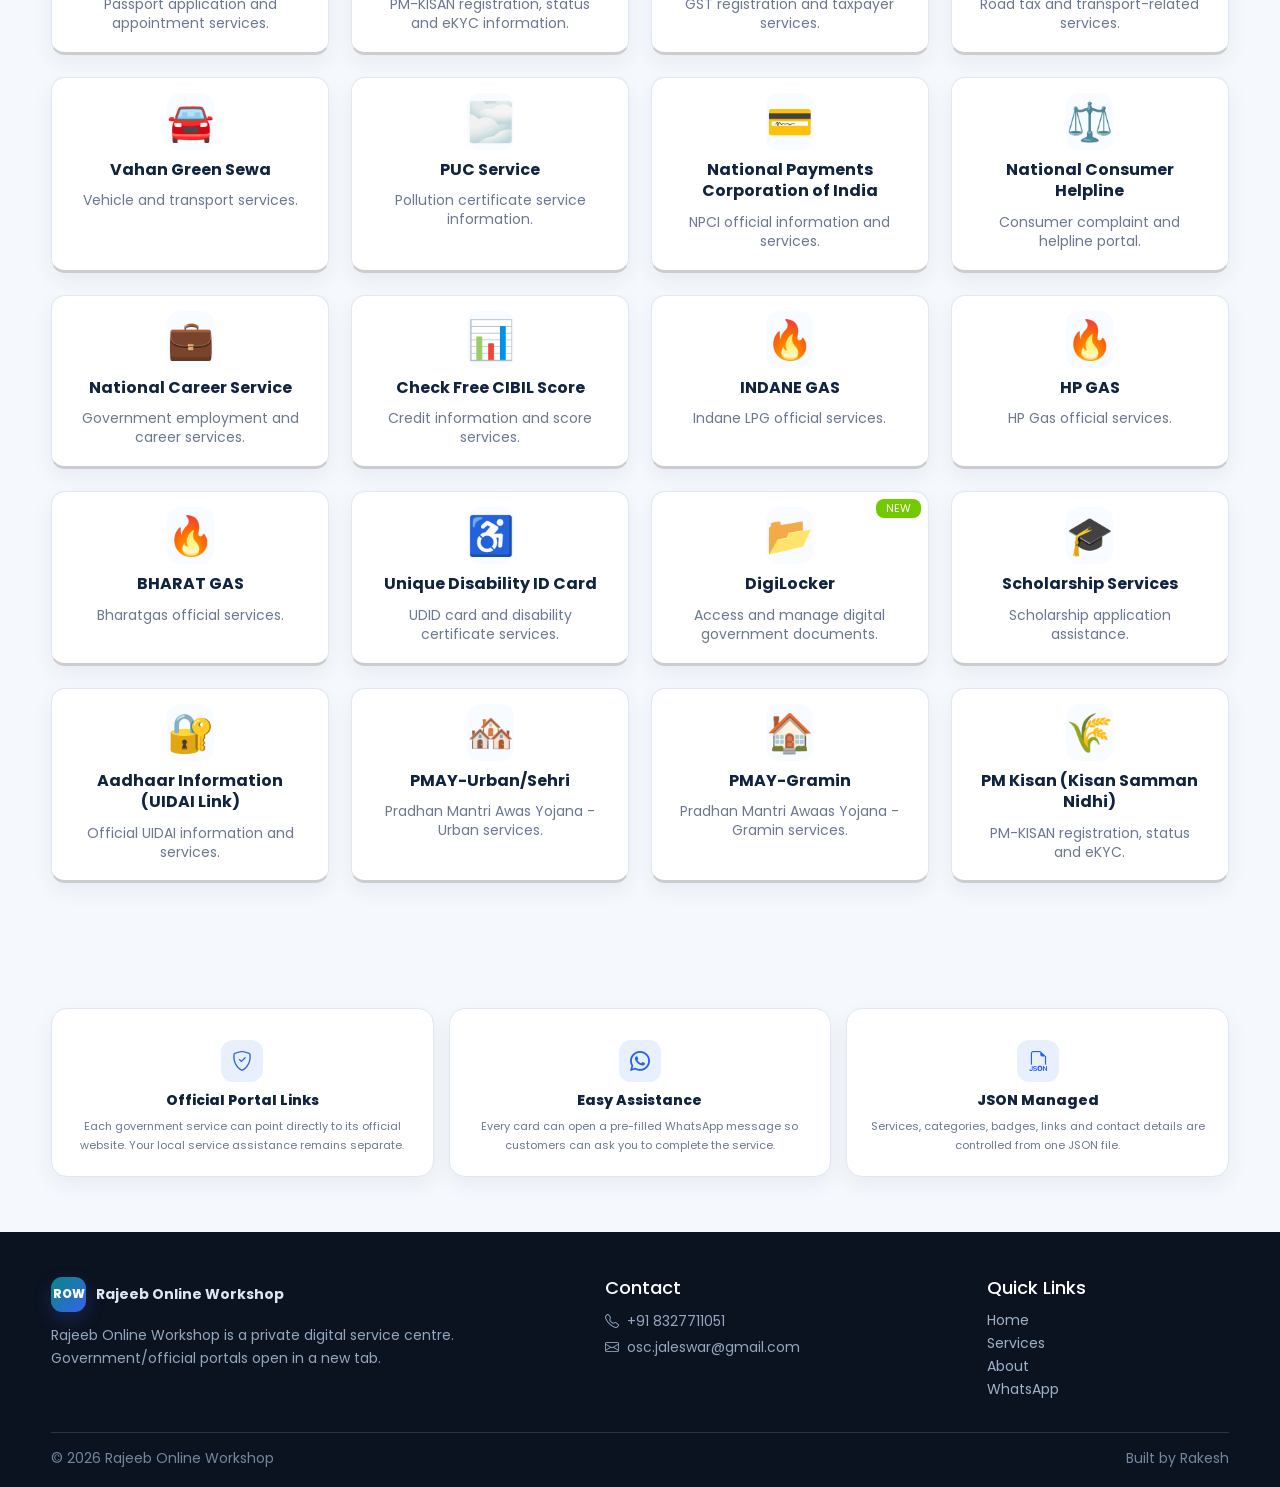
==== commit d9c5acf7: "Update project files" ====
--- a/index.html
+++ b/index.html
@@ -19,7 +19,7 @@
       <a class="navbar-brand brand-wrap" href="#home" aria-label="Rajeeb Online Workshop home">
         <span class="brand-mark" id="brandMark">ROW</span>
         <span>
-          <strong id="brandName">Rajeeb Online Workshop</strong>
+          <strong id="brandName">Online Workshop</strong>
           <small id="brandTagline">Digital Services • Online Applications • Design & Print</small>
         </span>
       </a>
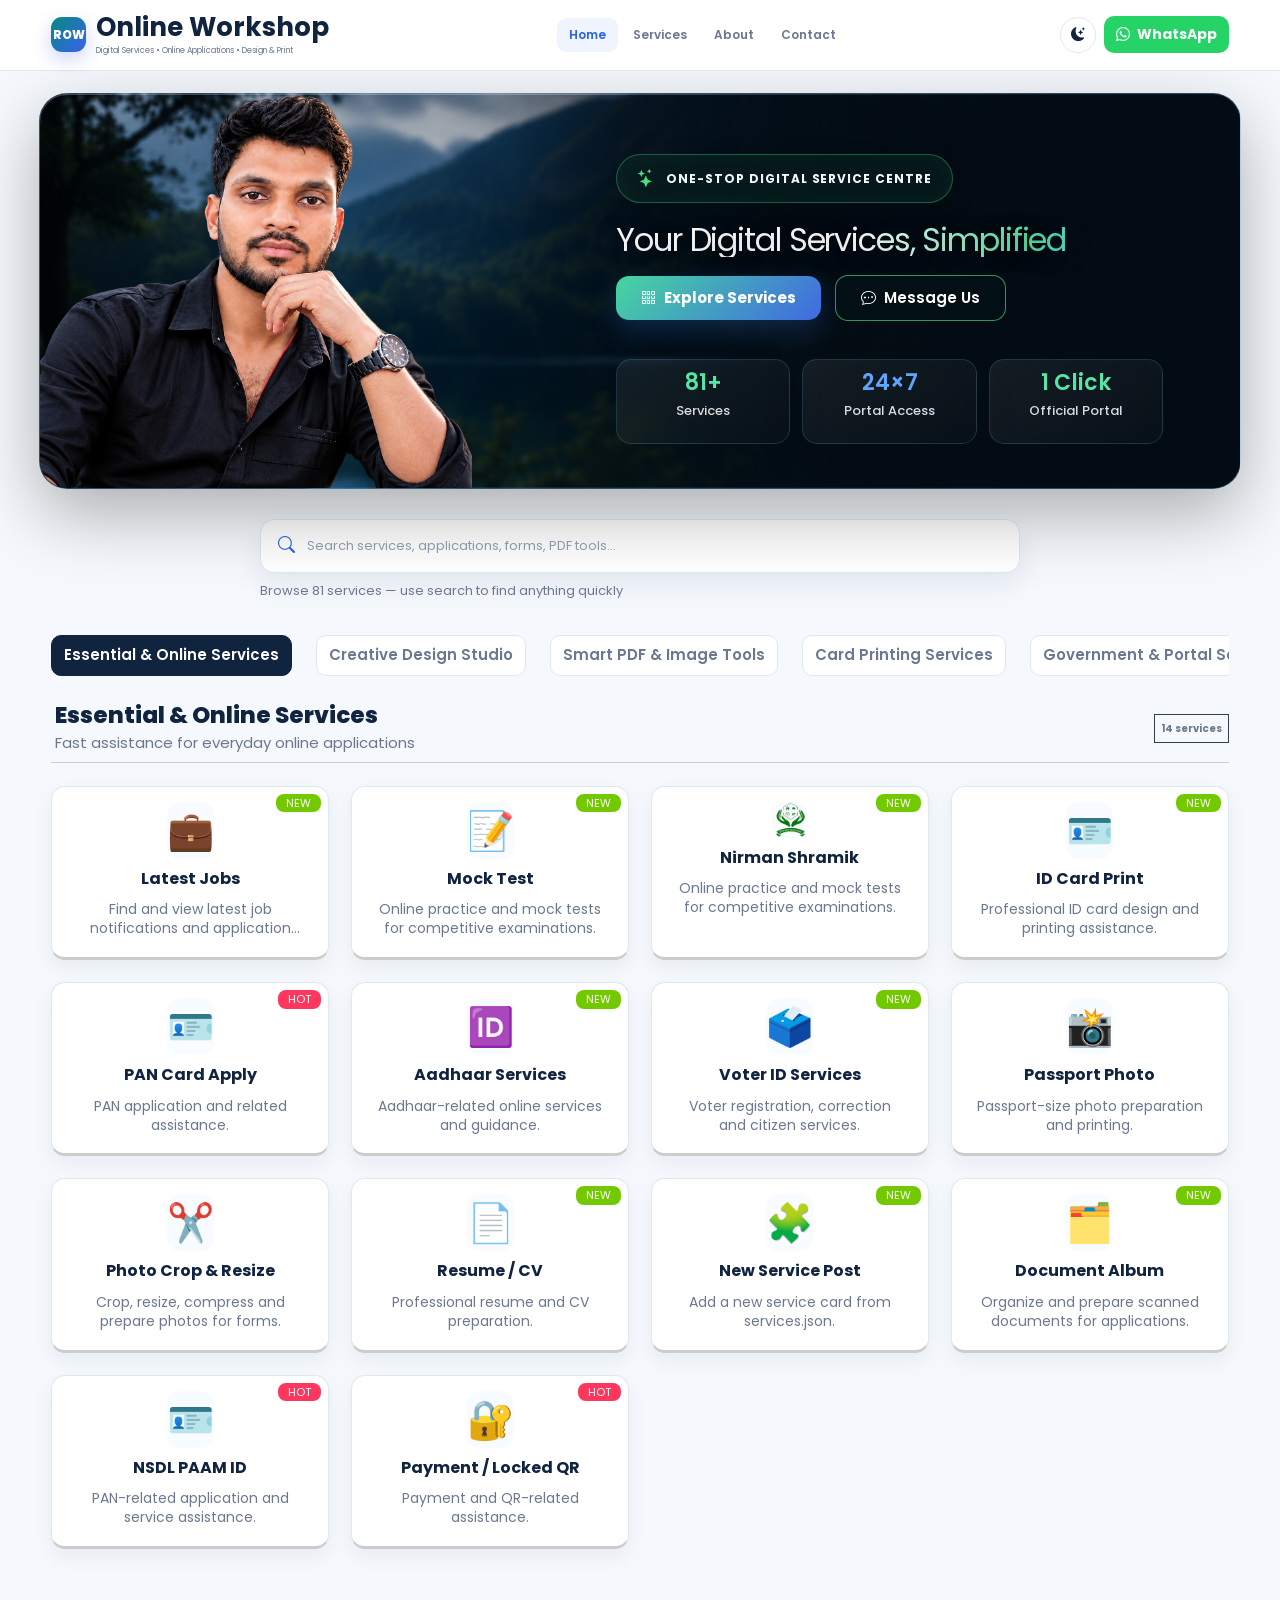
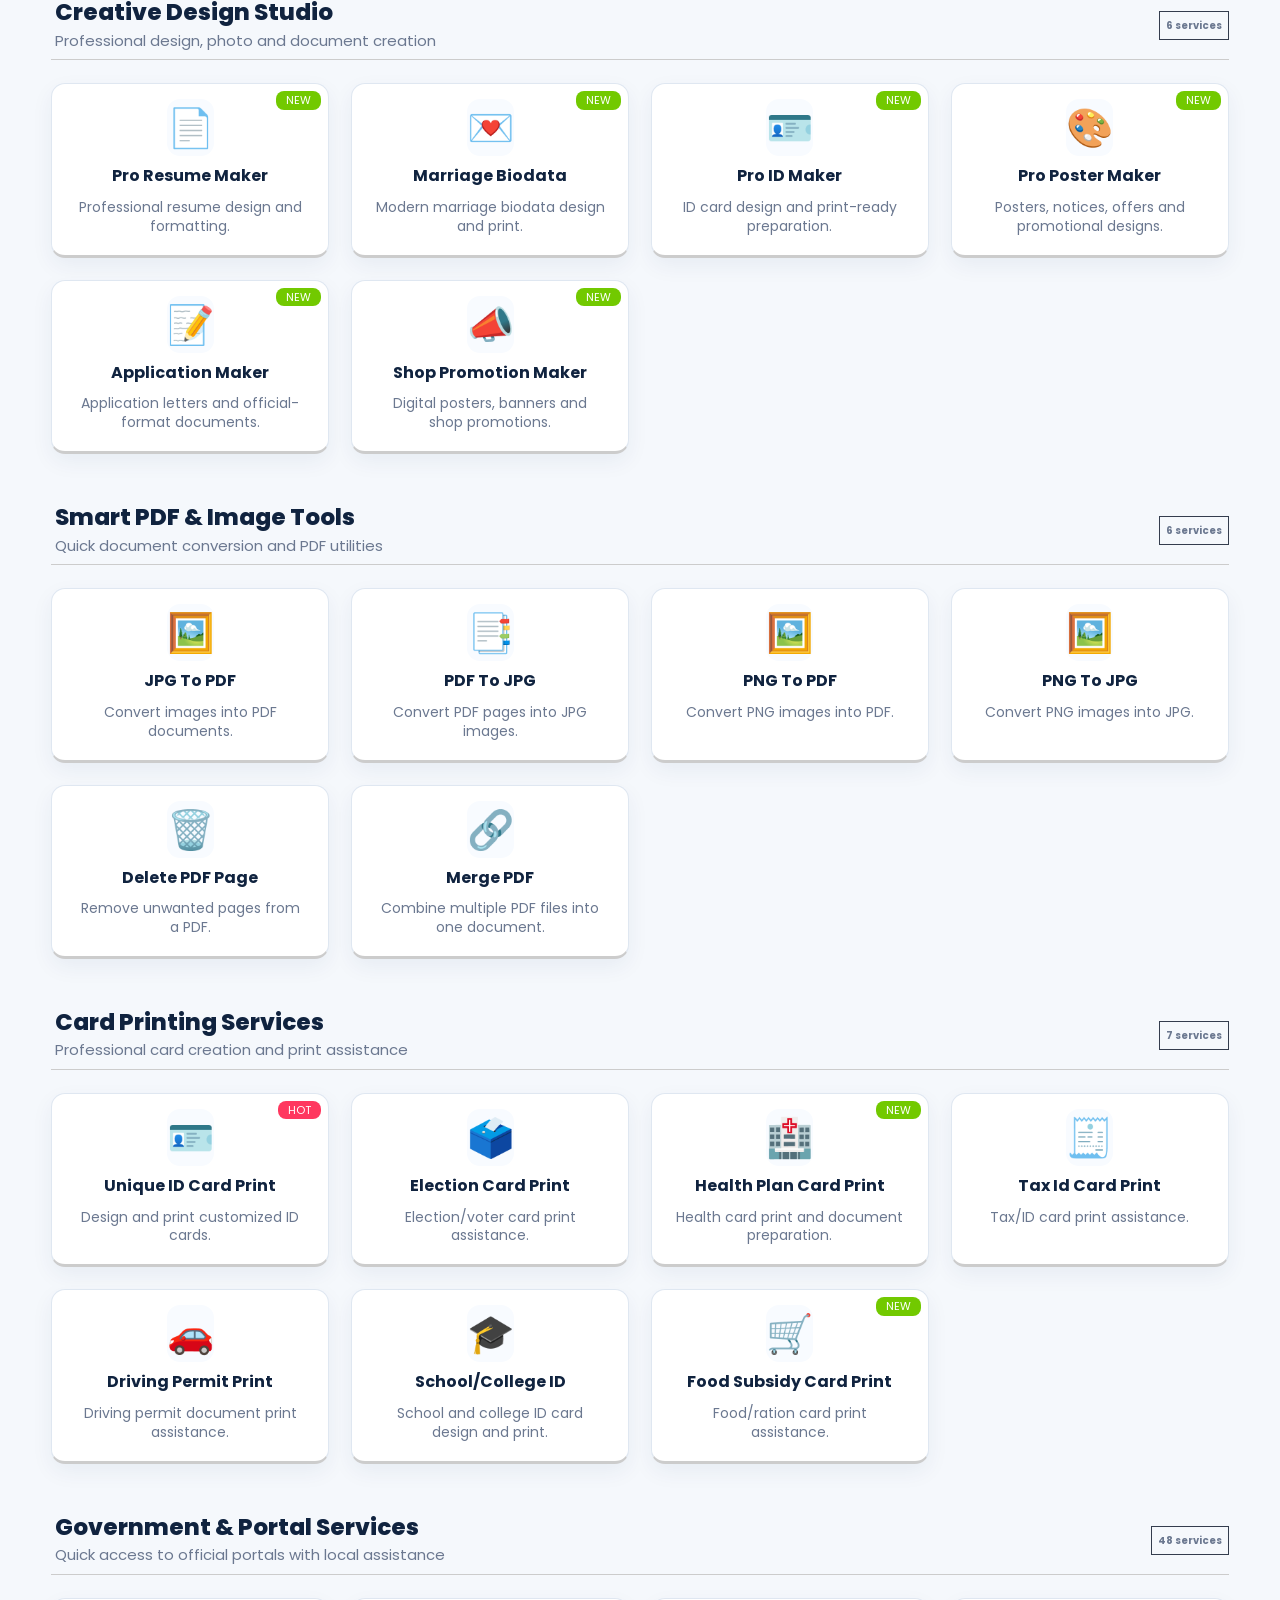
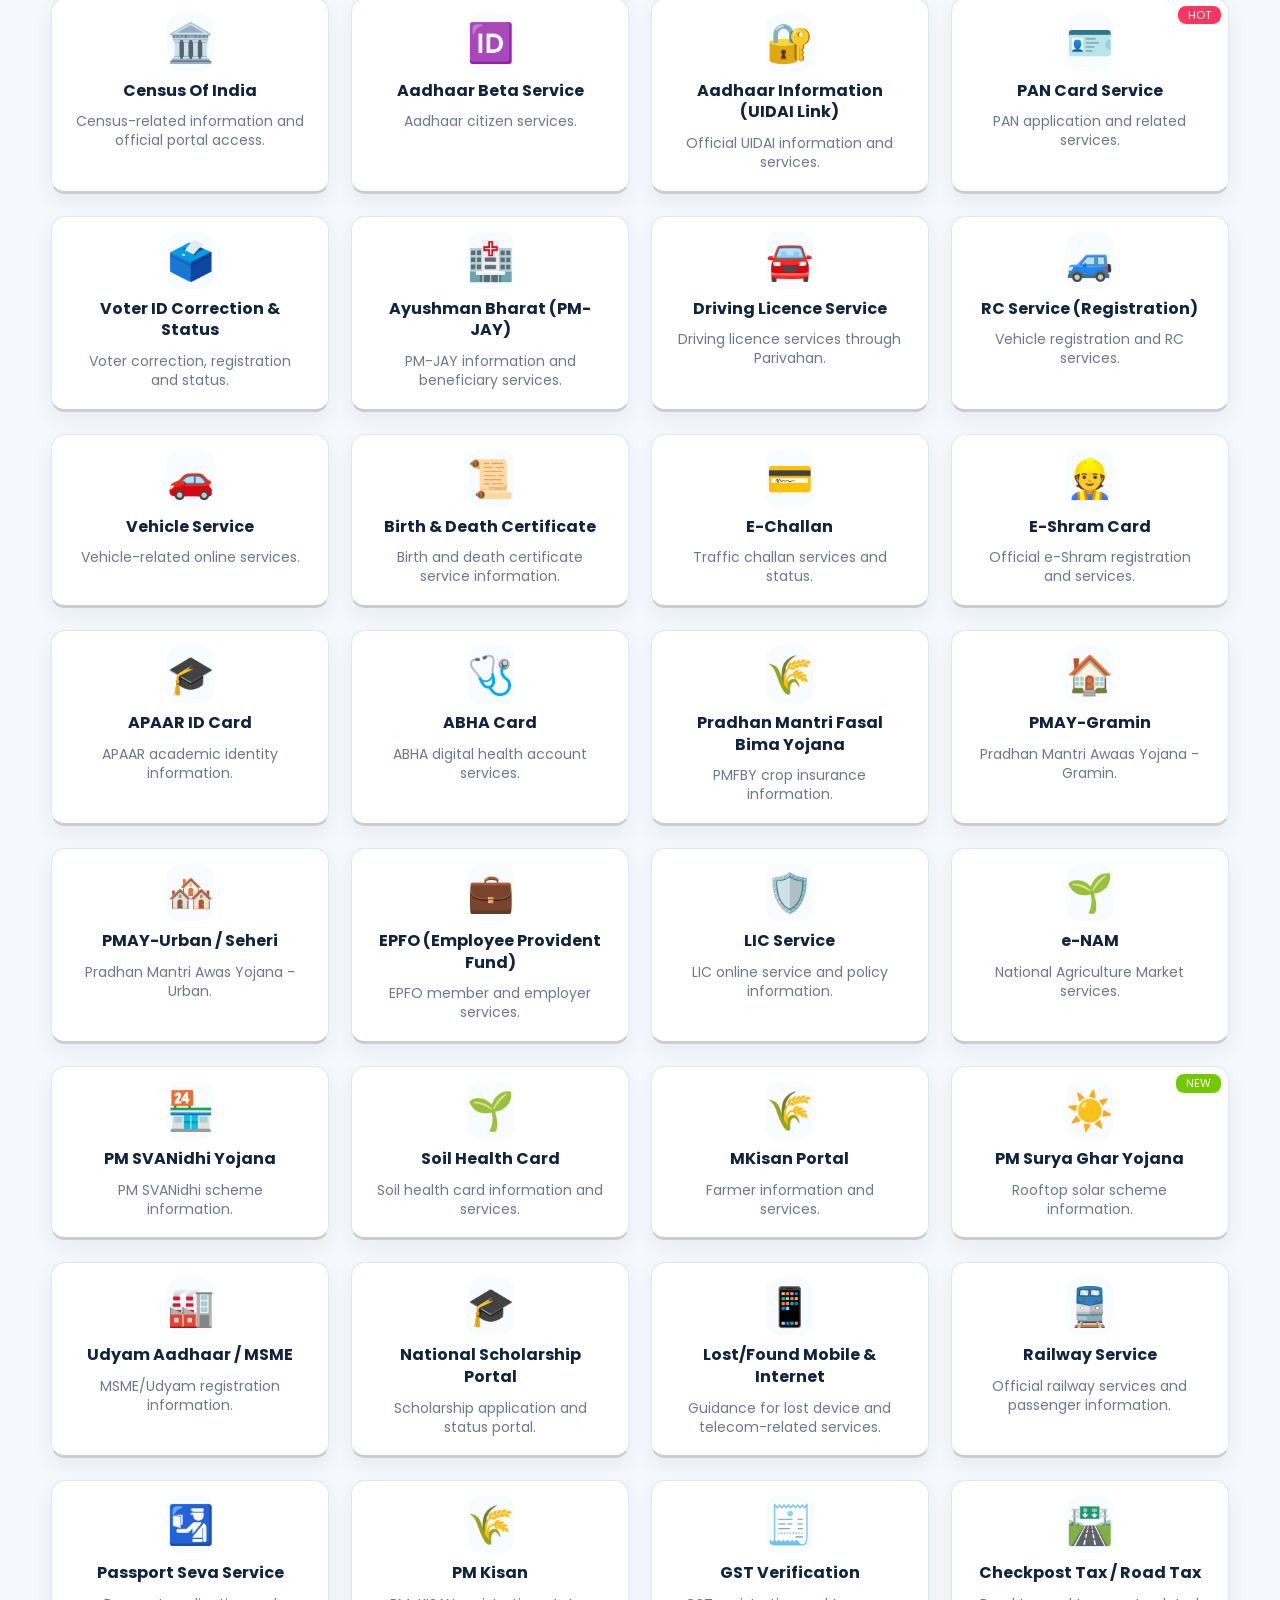
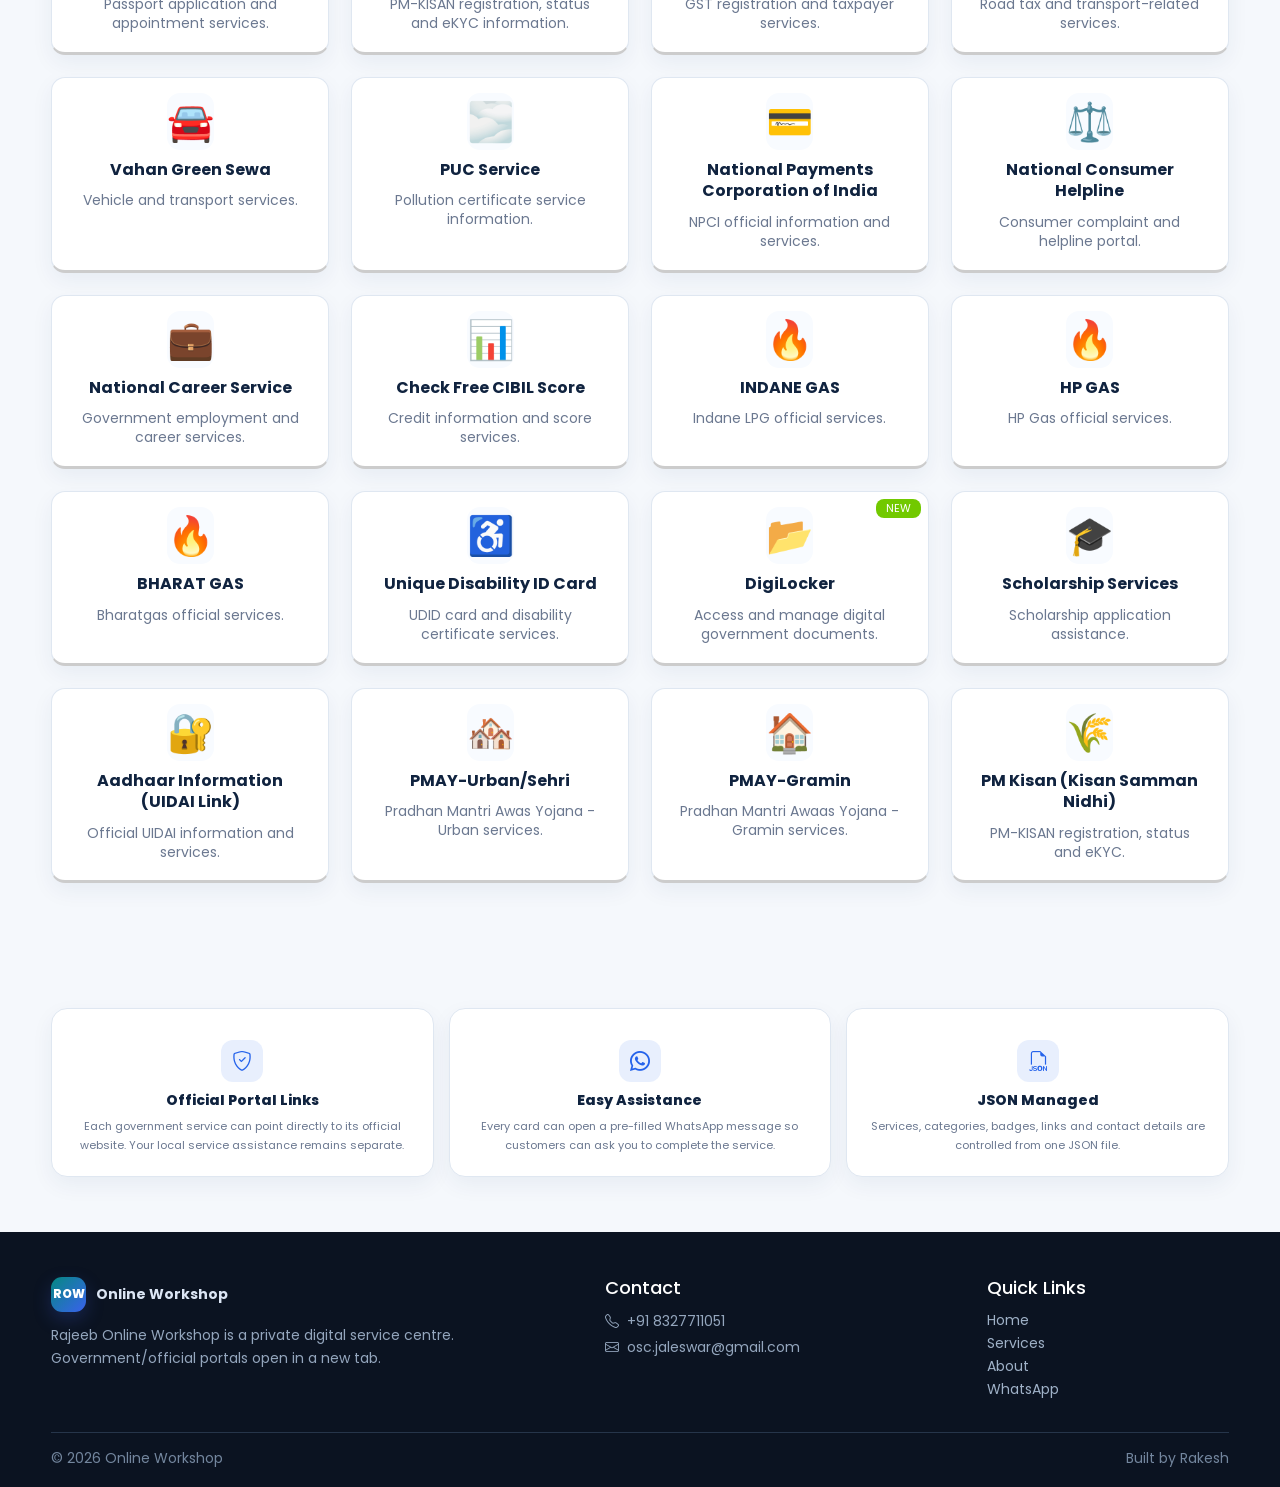
==== commit 0eed4ec7: "Update website files" ====
--- a/index.html
+++ b/index.html
@@ -19,8 +19,8 @@
       <a class="navbar-brand brand-wrap" href="#home" aria-label="Rajeeb Online Workshop home">
         <span class="brand-mark" id="brandMark">ROW</span>
         <span>
-          <strong id="brandName">Online Workshop</strong>
-          <small id="brandTagline">Digital Services • Online Applications • Design & Print</small>
+          <strong id="brandName"></strong>
+          <small id="brandTagline"></small>
         </span>
       </a>
 
